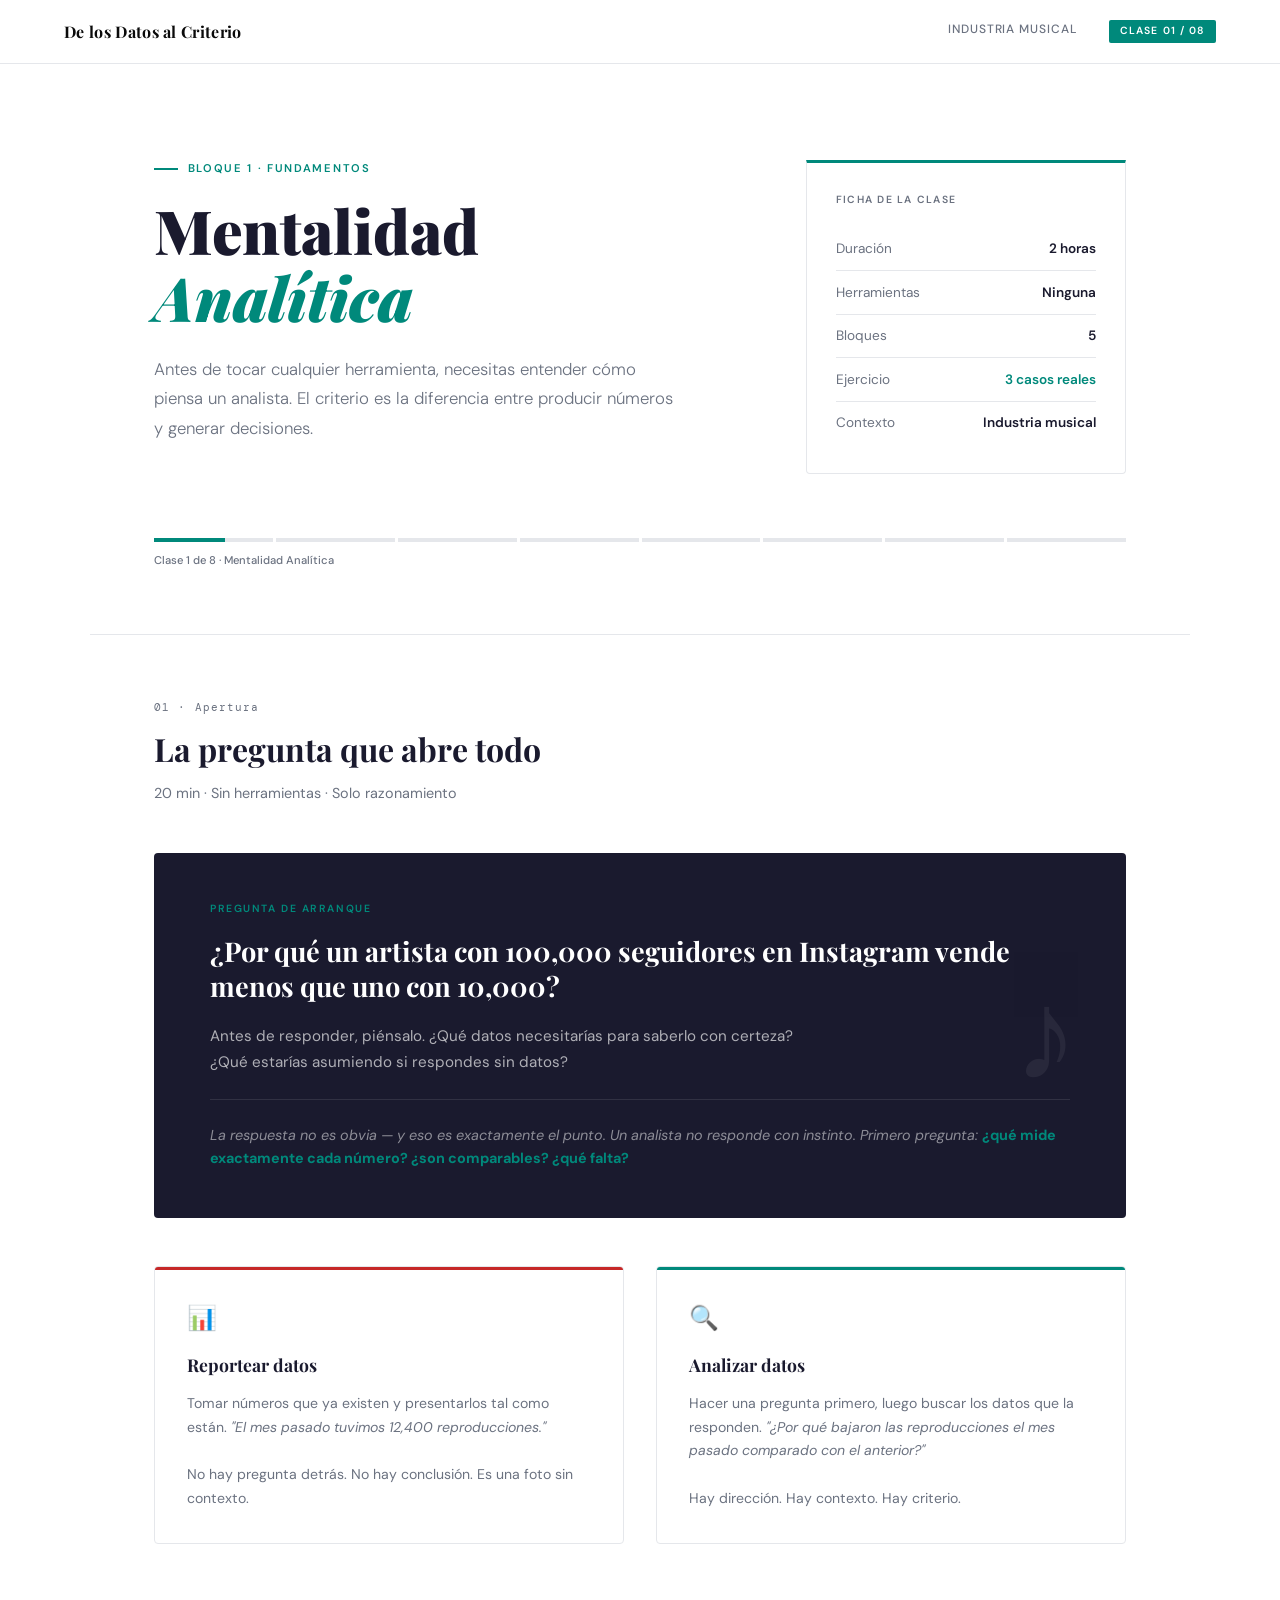
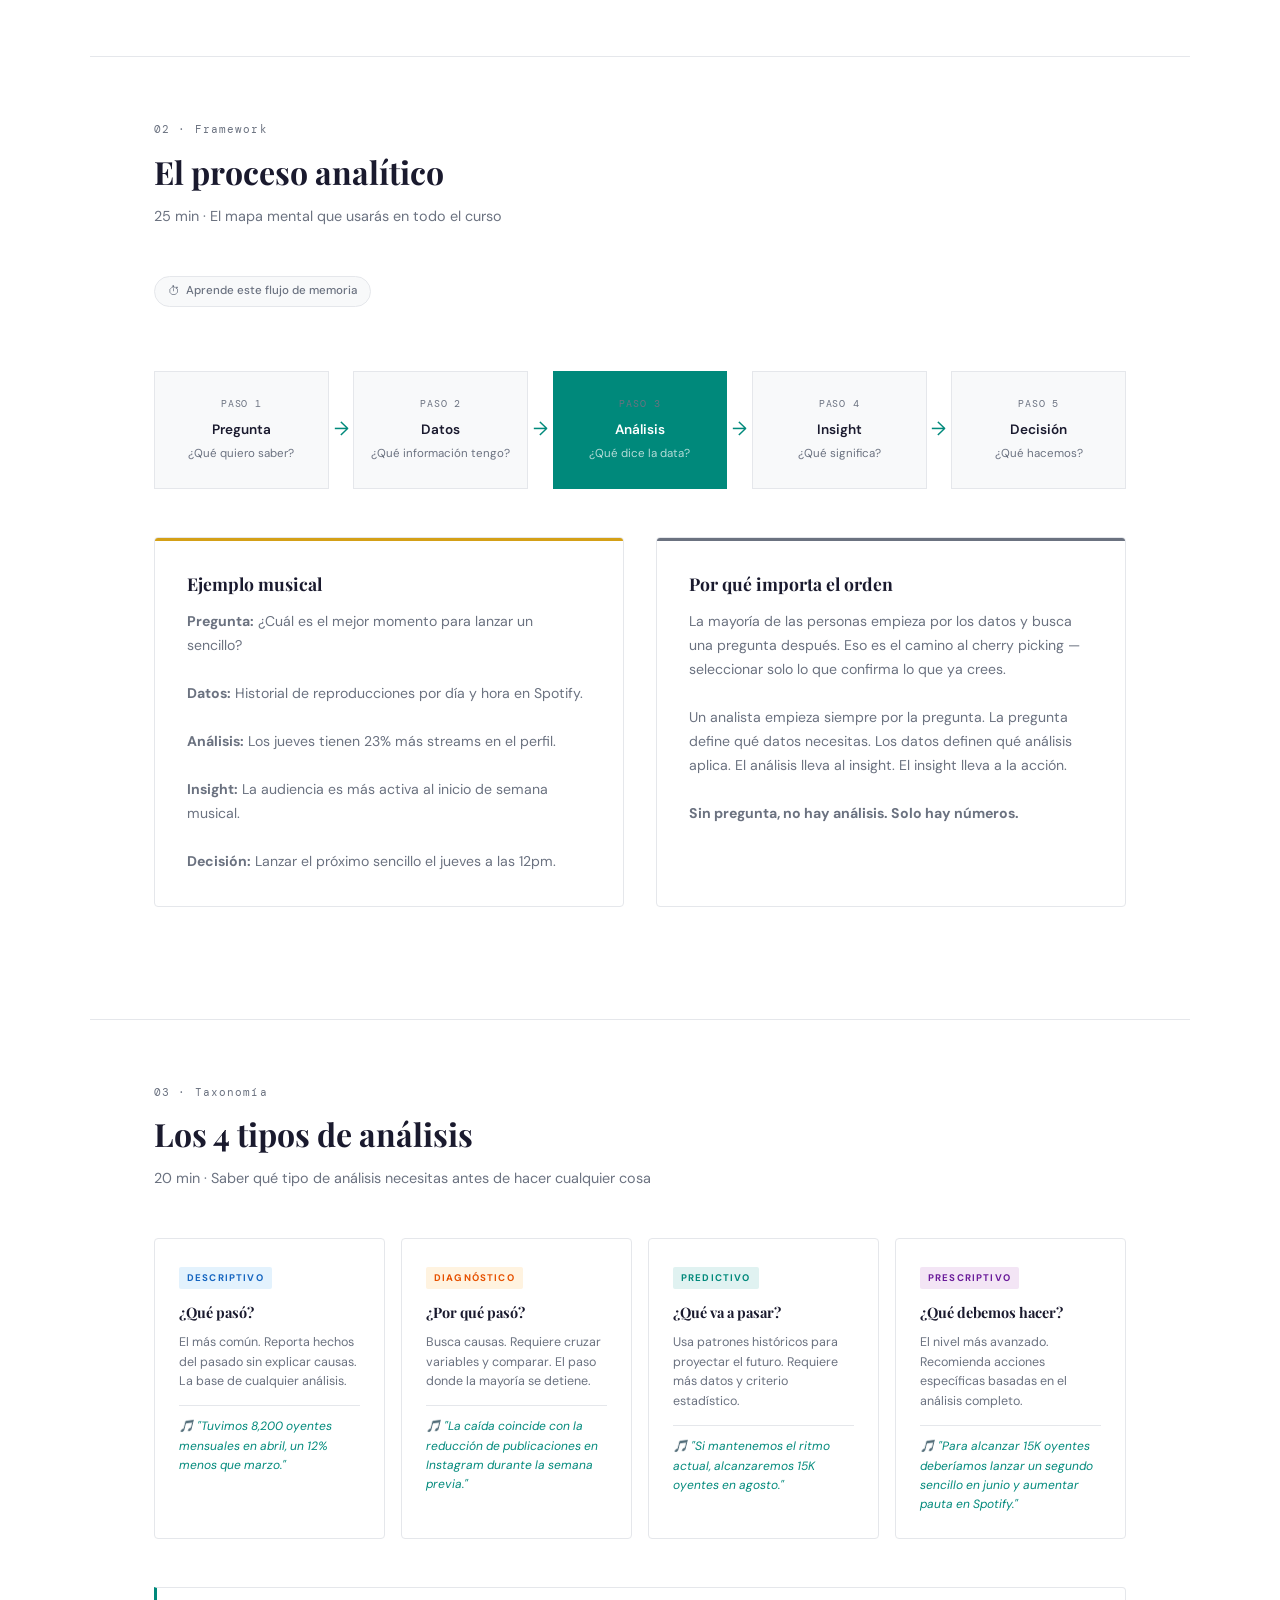
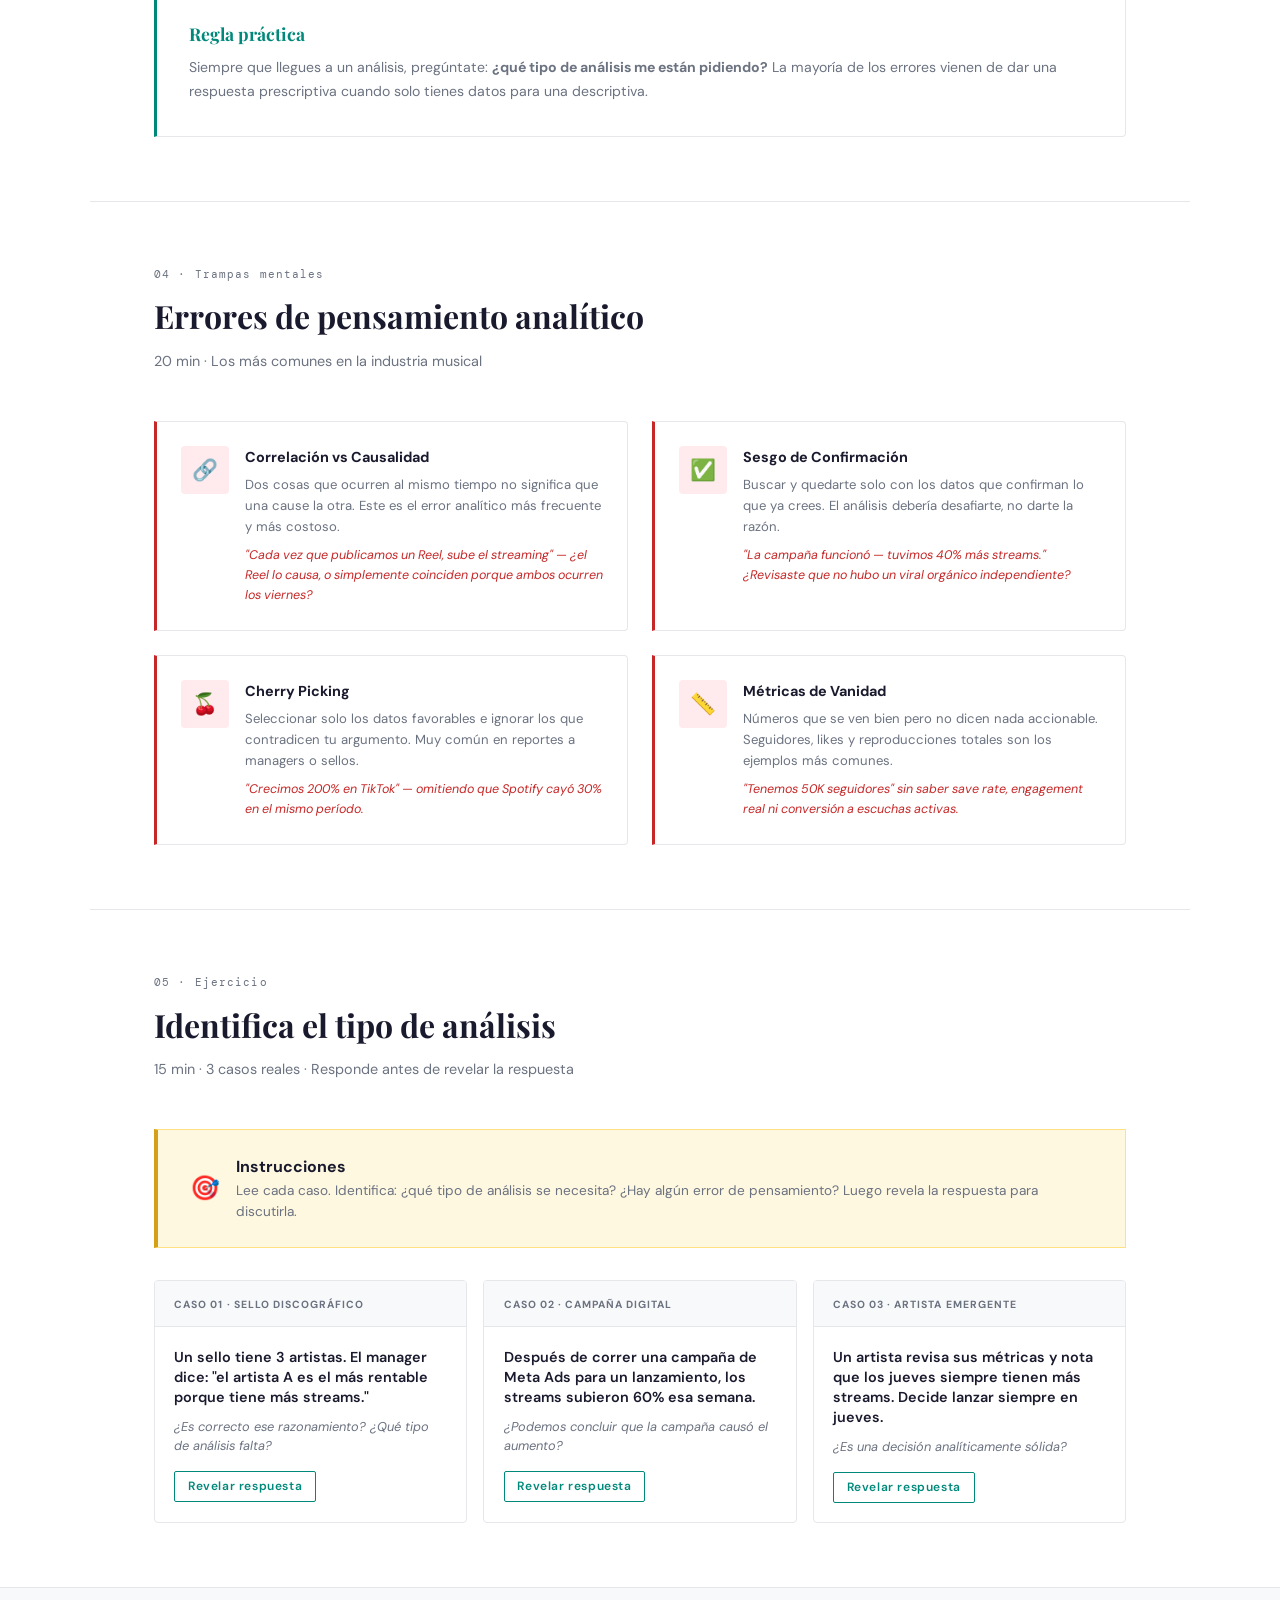
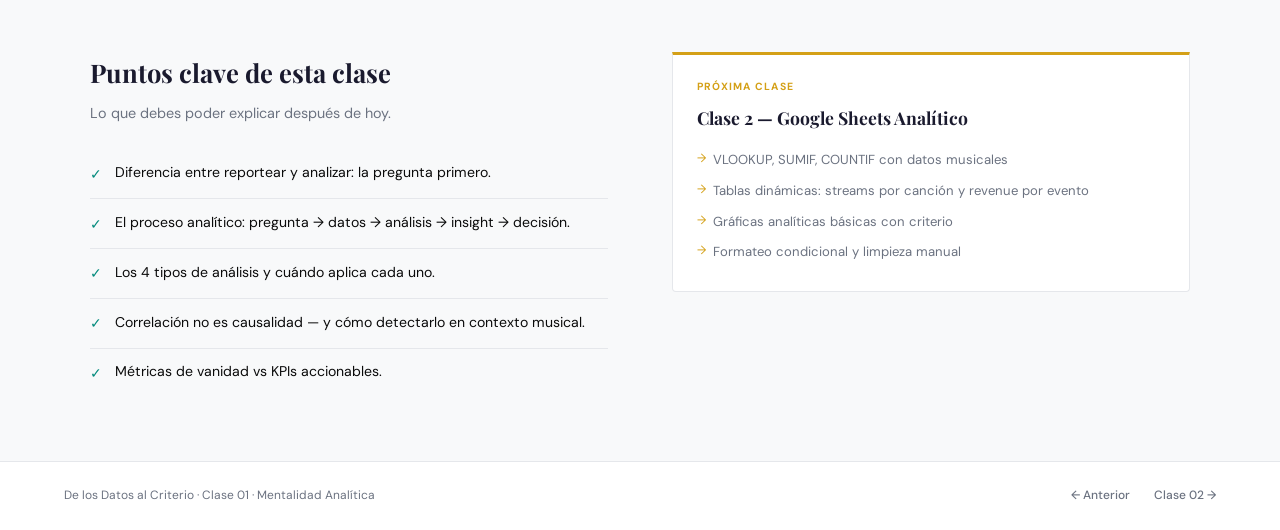
==== clases/clase1_mentalidad_analitica.html @ eb1a8cda "Add today's class: pipeline SQL en MySQL + sidebar de navegación - track_catalog / stream_log: vista" ====
<!DOCTYPE html>
<html lang="es">
<head>
<meta charset="UTF-8">
<meta name="color-scheme" content="light">
<meta name="viewport" content="width=device-width, initial-scale=1.0">
<title>Clase 1 — Mentalidad Analítica</title>
<link href="https://fonts.googleapis.com/css2?family=Playfair+Display:ital,wght@0,400;0,700;0,900;1,400&family=DM+Sans:wght@300;400;500;600&family=DM+Mono:wght@400;500&display=swap" rel="stylesheet">
<style>
  :root {
    color-scheme: light;
    --black: #0a0a0a;
    --ink: #1a1a2e;
    --teal: #00897B;
    --teal-light: #e0f2f1;
    --gold: #D4A017;
    --gold-light: #FFF8E1;
    --red: #C62828;
    --gray: #6B7280;
    --light: #F8F9FA;
    --border: #E5E7EB;
    --white: #ffffff;
  }

  * { margin: 0; padding: 0; box-sizing: border-box; }

  body {
    font-family: 'DM Sans', sans-serif;
    background: var(--white);
    color: var(--black);
    line-height: 1.6;
  }

  /* ── HEADER ── */
  .header {
    border-bottom: 1px solid var(--border);
    padding: 0 4rem;
    display: flex;
    align-items: center;
    justify-content: space-between;
    height: 64px;
    position: sticky;
    top: 0;
    background: white;
    z-index: 100;
  }
  .header-logo {
    font-family: 'Playfair Display', serif;
    font-size: 1rem;
    font-weight: 700;
    letter-spacing: 0.02em;
  }
  .header-meta {
    display: flex;
    gap: 2rem;
    font-size: 0.75rem;
    color: var(--gray);
    font-weight: 500;
    letter-spacing: 0.08em;
    text-transform: uppercase;
  }
  .header-badge {
    background: var(--teal);
    color: white;
    padding: 0.2rem 0.7rem;
    border-radius: 2px;
    font-size: 0.65rem;
    font-weight: 600;
    letter-spacing: 0.1em;
  }

  /* ── HERO ── */
  .hero {
    padding: 6rem 4rem 4rem;
    max-width: 1100px;
    margin: 0 auto;
    display: grid;
    grid-template-columns: 1fr 320px;
    gap: 4rem;
    align-items: start;
  }
  .hero-eyebrow {
    font-size: 0.7rem;
    font-weight: 600;
    letter-spacing: 0.15em;
    text-transform: uppercase;
    color: var(--teal);
    margin-bottom: 1.2rem;
    display: flex;
    align-items: center;
    gap: 0.6rem;
  }
  .hero-eyebrow::before {
    content: '';
    display: inline-block;
    width: 24px;
    height: 2px;
    background: var(--teal);
  }
  .hero h1 {
    font-family: 'Playfair Display', serif;
    font-size: 3.8rem;
    line-height: 1.1;
    font-weight: 900;
    color: var(--ink);
    margin-bottom: 1.5rem;
  }
  .hero h1 em {
    font-style: italic;
    color: var(--teal);
  }
  .hero-desc {
    font-size: 1.05rem;
    color: var(--gray);
    max-width: 520px;
    line-height: 1.75;
    font-weight: 300;
  }
  .hero-sidebar {
    border: 1px solid var(--border);
    border-top: 3px solid var(--teal);
    padding: 1.8rem;
    border-radius: 0 0 4px 4px;
  }
  .sidebar-title {
    font-size: 0.65rem;
    font-weight: 600;
    letter-spacing: 0.12em;
    text-transform: uppercase;
    color: var(--gray);
    margin-bottom: 1.2rem;
  }
  .sidebar-item {
    display: flex;
    justify-content: space-between;
    align-items: center;
    padding: 0.65rem 0;
    border-bottom: 1px solid var(--border);
    font-size: 0.85rem;
  }
  .sidebar-item:last-child { border-bottom: none; }
  .sidebar-label { color: var(--gray); font-weight: 400; }
  .sidebar-value { font-weight: 600; color: var(--ink); }
  .sidebar-value.teal { color: var(--teal); }

  /* ── PROGRESS BAR ── */
  .progress-section {
    max-width: 1100px;
    margin: 0 auto;
    padding: 0 4rem 4rem;
  }
  .progress-track {
    display: flex;
    gap: 0;
    margin-bottom: 0.6rem;
  }
  .progress-step {
    flex: 1;
    height: 4px;
    background: var(--border);
    position: relative;
  }
  .progress-step.active { background: var(--teal); }
  .progress-step.current {
    background: linear-gradient(90deg, var(--teal) 60%, var(--border) 60%);
  }
  .progress-step + .progress-step { margin-left: 3px; }
  .progress-label {
    font-size: 0.7rem;
    color: var(--gray);
    font-weight: 500;
  }

  /* ── SECTION ── */
  section {
    max-width: 1100px;
    margin: 0 auto;
    padding: 4rem 4rem;
    border-top: 1px solid var(--border);
  }
  .section-number {
    font-family: 'DM Mono', monospace;
    font-size: 0.7rem;
    color: var(--gray);
    letter-spacing: 0.1em;
    margin-bottom: 0.4rem;
  }
  .section-title {
    font-family: 'Playfair Display', serif;
    font-size: 2rem;
    font-weight: 700;
    color: var(--ink);
    margin-bottom: 0.5rem;
  }
  .section-subtitle {
    font-size: 0.9rem;
    color: var(--gray);
    margin-bottom: 3rem;
    font-weight: 400;
  }

  /* ── PREGUNTA GANCHO ── */
  .hook-box {
    background: var(--ink);
    color: white;
    padding: 3rem 3.5rem;
    border-radius: 4px;
    margin-bottom: 3rem;
    position: relative;
    overflow: hidden;
  }
  .hook-box::before {
    content: '♪';
    position: absolute;
    right: 3rem;
    top: 50%;
    transform: translateY(-50%);
    font-size: 8rem;
    opacity: 0.06;
    line-height: 1;
  }
  .hook-label {
    font-size: 0.65rem;
    font-weight: 600;
    letter-spacing: 0.15em;
    text-transform: uppercase;
    color: var(--teal);
    margin-bottom: 1rem;
  }
  .hook-box h3 {
    font-family: 'Playfair Display', serif;
    font-size: 1.7rem;
    font-weight: 700;
    line-height: 1.3;
    margin-bottom: 1.2rem;
  }
  .hook-box p {
    font-size: 0.95rem;
    color: rgba(255,255,255,0.65);
    max-width: 600px;
    line-height: 1.7;
  }
  .hook-answer {
    margin-top: 1.5rem;
    padding-top: 1.5rem;
    border-top: 1px solid rgba(255,255,255,0.1);
    font-size: 0.9rem;
    color: rgba(255,255,255,0.5);
    font-style: italic;
  }
  .hook-answer strong { color: var(--teal); font-style: normal; }

  /* ── TWO COL ── */
  .two-col {
    display: grid;
    grid-template-columns: 1fr 1fr;
    gap: 2rem;
    margin-bottom: 3rem;
  }
  .card {
    border: 1px solid var(--border);
    padding: 2rem;
    border-radius: 4px;
    position: relative;
  }
  .card-accent {
    position: absolute;
    top: 0; left: 0;
    width: 100%; height: 3px;
    border-radius: 4px 4px 0 0;
  }
  .card h4 {
    font-family: 'Playfair Display', serif;
    font-size: 1.1rem;
    font-weight: 700;
    margin-bottom: 0.8rem;
    color: var(--ink);
  }
  .card p {
    font-size: 0.88rem;
    color: var(--gray);
    line-height: 1.7;
  }
  .card-icon {
    font-size: 1.5rem;
    margin-bottom: 0.8rem;
  }

  /* ── PROCESO ANALÍTICO ── */
  .process-flow {
    display: flex;
    align-items: center;
    gap: 0;
    margin: 2rem 0 3rem;
    overflow-x: auto;
  }
  .process-step {
    flex: 1;
    min-width: 120px;
    text-align: center;
    padding: 1.5rem 1rem;
    background: var(--light);
    border: 1px solid var(--border);
    position: relative;
  }
  .process-step.highlight {
    background: var(--teal);
    color: white;
    border-color: var(--teal);
  }
  .process-step.highlight .ps-label { color: rgba(255,255,255,0.7); }
  .process-step.highlight .ps-title { color: white; }
  .ps-num {
    font-family: 'DM Mono', monospace;
    font-size: 0.65rem;
    color: var(--gray);
    margin-bottom: 0.4rem;
    letter-spacing: 0.08em;
  }
  .ps-title {
    font-weight: 600;
    font-size: 0.85rem;
    color: var(--ink);
    margin-bottom: 0.3rem;
  }
  .ps-label {
    font-size: 0.72rem;
    color: var(--gray);
  }
  .process-arrow {
    color: var(--teal);
    font-size: 1.2rem;
    padding: 0 0.3rem;
    flex-shrink: 0;
  }

  /* ── TIPOS DE ANÁLISIS ── */
  .analysis-grid {
    display: grid;
    grid-template-columns: repeat(4, 1fr);
    gap: 1rem;
    margin-bottom: 3rem;
  }
  .analysis-card {
    padding: 1.5rem;
    border: 1px solid var(--border);
    border-radius: 4px;
    position: relative;
    transition: box-shadow 0.2s;
  }
  .analysis-card:hover { box-shadow: 0 4px 20px rgba(0,0,0,0.07); }
  .ac-type {
    font-size: 0.6rem;
    font-weight: 700;
    letter-spacing: 0.12em;
    text-transform: uppercase;
    margin-bottom: 0.8rem;
    padding: 0.2rem 0.5rem;
    border-radius: 2px;
    display: inline-block;
  }
  .ac-type.desc { background: #E3F2FD; color: #1565C0; }
  .ac-type.diag { background: #FFF3E0; color: #E65100; }
  .ac-type.pred { background: var(--teal-light); color: var(--teal); }
  .ac-type.pres { background: #F3E5F5; color: #6A1B9A; }
  .ac-question {
    font-weight: 700;
    font-size: 0.9rem;
    color: var(--ink);
    margin-bottom: 0.5rem;
    font-family: 'Playfair Display', serif;
  }
  .ac-example {
    font-size: 0.78rem;
    color: var(--gray);
    line-height: 1.6;
    margin-bottom: 0.8rem;
  }
  .ac-music {
    font-size: 0.75rem;
    color: var(--teal);
    font-style: italic;
    padding-top: 0.7rem;
    border-top: 1px solid var(--border);
  }

  /* ── ERRORES ── */
  .error-list {
    display: grid;
    grid-template-columns: 1fr 1fr;
    gap: 1.5rem;
  }
  .error-card {
    display: grid;
    grid-template-columns: 48px 1fr;
    gap: 1rem;
    padding: 1.5rem;
    border: 1px solid var(--border);
    border-left: 3px solid var(--red);
    border-radius: 0 4px 4px 0;
    align-items: start;
  }
  .error-icon {
    width: 48px;
    height: 48px;
    background: #FFEBEE;
    border-radius: 4px;
    display: flex;
    align-items: center;
    justify-content: center;
    font-size: 1.3rem;
  }
  .error-title {
    font-weight: 700;
    font-size: 0.9rem;
    color: var(--ink);
    margin-bottom: 0.3rem;
  }
  .error-desc {
    font-size: 0.82rem;
    color: var(--gray);
    line-height: 1.6;
    margin-bottom: 0.6rem;
  }
  .error-music {
    font-size: 0.78rem;
    color: var(--red);
    font-style: italic;
  }

  /* ── PRÁCTICA ── */
  .practice-header {
    background: var(--gold-light);
    border: 1px solid #FFE082;
    border-left: 4px solid var(--gold);
    padding: 1.5rem 2rem;
    margin-bottom: 2rem;
    display: flex;
    align-items: center;
    gap: 1rem;
  }
  .practice-header .ph-icon { font-size: 1.5rem; }
  .practice-header h4 { font-weight: 700; font-size: 1rem; color: var(--ink); }
  .practice-header p { font-size: 0.85rem; color: var(--gray); }
  .case-grid {
    display: grid;
    grid-template-columns: repeat(3, 1fr);
    gap: 1rem;
  }
  .case-card {
    border: 1px solid var(--border);
    border-radius: 4px;
    overflow: hidden;
    transition: box-shadow 0.2s;
    cursor: pointer;
  }
  .case-card:hover { box-shadow: 0 4px 20px rgba(0,0,0,0.08); }
  .case-header {
    background: var(--light);
    padding: 1rem 1.2rem 0.8rem;
    border-bottom: 1px solid var(--border);
    font-size: 0.65rem;
    font-weight: 700;
    letter-spacing: 0.1em;
    text-transform: uppercase;
    color: var(--gray);
  }
  .case-body {
    padding: 1.2rem;
  }
  .case-scenario {
    font-size: 0.9rem;
    font-weight: 600;
    color: var(--ink);
    margin-bottom: 0.6rem;
    line-height: 1.4;
  }
  .case-question {
    font-size: 0.8rem;
    color: var(--gray);
    margin-bottom: 1rem;
    line-height: 1.5;
    font-style: italic;
  }
  .answer-reveal {
    background: none;
    border: 1px solid var(--teal);
    color: var(--teal);
    padding: 0.4rem 0.8rem;
    font-size: 0.75rem;
    font-weight: 600;
    cursor: pointer;
    border-radius: 2px;
    letter-spacing: 0.05em;
    transition: all 0.15s;
    font-family: 'DM Sans', sans-serif;
  }
  .answer-reveal:hover {
    background: var(--teal);
    color: white;
  }
  .answer-text {
    display: none;
    margin-top: 1rem;
    padding: 0.8rem;
    background: var(--teal-light);
    border-radius: 3px;
    font-size: 0.8rem;
    color: var(--ink);
    line-height: 1.6;
  }
  .answer-text strong { color: var(--teal); }

  /* ── CIERRE ── */
  .closing {
    background: var(--light);
    border-top: 1px solid var(--border);
    padding: 4rem;
    max-width: 100%;
  }
  .closing-inner {
    max-width: 1100px;
    margin: 0 auto;
    display: grid;
    grid-template-columns: 1fr 1fr;
    gap: 4rem;
    align-items: start;
  }
  .closing h3 {
    font-family: 'Playfair Display', serif;
    font-size: 1.6rem;
    font-weight: 700;
    color: var(--ink);
    margin-bottom: 0.5rem;
  }
  .closing p {
    font-size: 0.9rem;
    color: var(--gray);
    line-height: 1.7;
    margin-bottom: 1.5rem;
  }
  .next-class {
    border: 1px solid var(--border);
    border-top: 3px solid var(--gold);
    padding: 1.5rem;
    background: white;
    border-radius: 0 0 4px 4px;
  }
  .nc-label {
    font-size: 0.65rem;
    font-weight: 700;
    letter-spacing: 0.12em;
    text-transform: uppercase;
    color: var(--gold);
    margin-bottom: 0.5rem;
  }
  .nc-title {
    font-family: 'Playfair Display', serif;
    font-size: 1.1rem;
    font-weight: 700;
    color: var(--ink);
    margin-bottom: 0.8rem;
  }
  .nc-items {
    list-style: none;
    font-size: 0.82rem;
    color: var(--gray);
  }
  .nc-items li {
    padding: 0.3rem 0;
    padding-left: 1rem;
    position: relative;
  }
  .nc-items li::before {
    content: '→';
    position: absolute;
    left: 0;
    color: var(--gold);
    font-size: 0.75rem;
  }
  .key-takeaways {
    list-style: none;
  }
  .key-takeaways li {
    display: flex;
    gap: 0.8rem;
    padding: 0.8rem 0;
    border-bottom: 1px solid var(--border);
    font-size: 0.88rem;
    align-items: flex-start;
    line-height: 1.5;
  }
  .key-takeaways li:last-child { border-bottom: none; }
  .kt-check {
    color: var(--teal);
    font-size: 0.9rem;
    margin-top: 0.1rem;
    flex-shrink: 0;
  }

  /* ── FOOTER ── */
  footer {
    border-top: 1px solid var(--border);
    padding: 1.5rem 4rem;
    display: flex;
    justify-content: space-between;
    align-items: center;
  }
  footer span {
    font-size: 0.75rem;
    color: var(--gray);
    font-weight: 400;
  }
  .footer-nav {
    display: flex;
    gap: 1.5rem;
  }
  .footer-nav a {
    font-size: 0.75rem;
    color: var(--gray);
    text-decoration: none;
    font-weight: 500;
  }
  .footer-nav a:hover { color: var(--teal); }

  /* ── DIVIDER ── */
  .time-pill {
    display: inline-flex;
    align-items: center;
    gap: 0.4rem;
    background: var(--light);
    border: 1px solid var(--border);
    padding: 0.3rem 0.8rem;
    border-radius: 20px;
    font-size: 0.72rem;
    color: var(--gray);
    font-weight: 500;
    margin-bottom: 2rem;
  }
  .time-pill::before { content: '⏱'; font-size: 0.75rem; }

  @media (max-width: 768px) {
    .hero, .two-col, .analysis-grid, .case-grid,
    .error-list, .closing-inner { grid-template-columns: 1fr; }
    .header, section, footer, .progress-section, .closing { padding-left: 1.5rem; padding-right: 1.5rem; }
    .hero { padding: 3rem 1.5rem 2rem; }
    .hero h1 { font-size: 2.4rem; }
    .process-flow { flex-wrap: wrap; }
  }

  @media (prefers-color-scheme: dark) {
    html, body { background-color: #ffffff !important; color: #0a0a0a !important; }
    .header { background: #ffffff !important; border-bottom-color: #E5E7EB !important; }
    section, footer, .hero, .progress-section,
    .closing, .hook-box, .card, .sim-container,
    .formula-card, .insight-box, .next-class,
    .hero-sidebar, .practice-header, .case-card,
    .error-card, .analysis-card, .process-step { background-color: #ffffff !important; color: inherit !important; }
  }
</style>
</head>
<body>

<!-- HEADER -->
<header class="header">
  <div class="header-logo">De los Datos al Criterio</div>
  <div class="header-meta">
    <span>Industria Musical</span>
    <span class="header-badge">Clase 01 / 08</span>
  </div>
</header>

<!-- HERO -->
<div class="hero">
  <div>
    <div class="hero-eyebrow">Bloque 1 · Fundamentos</div>
    <h1>Mentalidad<br><em>Analítica</em></h1>
    <p class="hero-desc">
      Antes de tocar cualquier herramienta, necesitas entender cómo piensa un analista.
      El criterio es la diferencia entre producir números y generar decisiones.
    </p>
  </div>
  <div class="hero-sidebar">
    <div class="sidebar-title">Ficha de la clase</div>
    <div class="sidebar-item">
      <span class="sidebar-label">Duración</span>
      <span class="sidebar-value">2 horas</span>
    </div>
    <div class="sidebar-item">
      <span class="sidebar-label">Herramientas</span>
      <span class="sidebar-value">Ninguna</span>
    </div>
    <div class="sidebar-item">
      <span class="sidebar-label">Bloques</span>
      <span class="sidebar-value">5</span>
    </div>
    <div class="sidebar-item">
      <span class="sidebar-label">Ejercicio</span>
      <span class="sidebar-value teal">3 casos reales</span>
    </div>
    <div class="sidebar-item">
      <span class="sidebar-label">Contexto</span>
      <span class="sidebar-value">Industria musical</span>
    </div>
  </div>
</div>

<!-- PROGRESS -->
<div class="progress-section">
  <div class="progress-track">
    <div class="progress-step current"></div>
    <div class="progress-step"></div>
    <div class="progress-step"></div>
    <div class="progress-step"></div>
    <div class="progress-step"></div>
    <div class="progress-step"></div>
    <div class="progress-step"></div>
    <div class="progress-step"></div>
  </div>
  <div class="progress-label">Clase 1 de 8 · Mentalidad Analítica</div>
</div>

<!-- BLOQUE 1 — GANCHO -->
<section>
  <div class="section-number">01 · Apertura</div>
  <div class="section-title">La pregunta que abre todo</div>
  <div class="section-subtitle">20 min · Sin herramientas · Solo razonamiento</div>

  <div class="hook-box">
    <div class="hook-label">Pregunta de arranque</div>
    <h3>¿Por qué un artista con 100,000 seguidores en Instagram vende menos que uno con 10,000?</h3>
    <p>Antes de responder, piénsalo. ¿Qué datos necesitarías para saberlo con certeza? ¿Qué estarías asumiendo si respondes sin datos?</p>
    <div class="hook-answer">
      La respuesta no es obvia — y eso es exactamente el punto. Un analista no responde con instinto. Primero pregunta: <strong>¿qué mide exactamente cada número? ¿son comparables? ¿qué falta?</strong>
    </div>
  </div>

  <div class="two-col">
    <div class="card">
      <div class="card-accent" style="background: var(--red);"></div>
      <div class="card-icon">📊</div>
      <h4>Reportear datos</h4>
      <p>Tomar números que ya existen y presentarlos tal como están. <em>"El mes pasado tuvimos 12,400 reproducciones."</em><br><br>No hay pregunta detrás. No hay conclusión. Es una foto sin contexto.</p>
    </div>
    <div class="card">
      <div class="card-accent" style="background: var(--teal);"></div>
      <div class="card-icon">🔍</div>
      <h4>Analizar datos</h4>
      <p>Hacer una pregunta primero, luego buscar los datos que la responden. <em>"¿Por qué bajaron las reproducciones el mes pasado comparado con el anterior?"</em><br><br>Hay dirección. Hay contexto. Hay criterio.</p>
    </div>
  </div>
</section>

<!-- BLOQUE 2 — PROCESO -->
<section>
  <div class="section-number">02 · Framework</div>
  <div class="section-title">El proceso analítico</div>
  <div class="section-subtitle">25 min · El mapa mental que usarás en todo el curso</div>
  <div class="time-pill">Aprende este flujo de memoria</div>

  <div class="process-flow">
    <div class="process-step">
      <div class="ps-num">PASO 1</div>
      <div class="ps-title">Pregunta</div>
      <div class="ps-label">¿Qué quiero saber?</div>
    </div>
    <div class="process-arrow">→</div>
    <div class="process-step">
      <div class="ps-num">PASO 2</div>
      <div class="ps-title">Datos</div>
      <div class="ps-label">¿Qué información tengo?</div>
    </div>
    <div class="process-arrow">→</div>
    <div class="process-step highlight">
      <div class="ps-num">PASO 3</div>
      <div class="ps-title">Análisis</div>
      <div class="ps-label">¿Qué dice la data?</div>
    </div>
    <div class="process-arrow">→</div>
    <div class="process-step">
      <div class="ps-num">PASO 4</div>
      <div class="ps-title">Insight</div>
      <div class="ps-label">¿Qué significa?</div>
    </div>
    <div class="process-arrow">→</div>
    <div class="process-step">
      <div class="ps-num">PASO 5</div>
      <div class="ps-title">Decisión</div>
      <div class="ps-label">¿Qué hacemos?</div>
    </div>
  </div>

  <div class="two-col">
    <div class="card">
      <div class="card-accent" style="background: var(--gold);"></div>
      <h4>Ejemplo musical</h4>
      <p>
        <strong>Pregunta:</strong> ¿Cuál es el mejor momento para lanzar un sencillo?<br><br>
        <strong>Datos:</strong> Historial de reproducciones por día y hora en Spotify.<br><br>
        <strong>Análisis:</strong> Los jueves tienen 23% más streams en el perfil.<br><br>
        <strong>Insight:</strong> La audiencia es más activa al inicio de semana musical.<br><br>
        <strong>Decisión:</strong> Lanzar el próximo sencillo el jueves a las 12pm.
      </p>
    </div>
    <div class="card">
      <div class="card-accent" style="background: var(--gray);"></div>
      <h4>Por qué importa el orden</h4>
      <p>
        La mayoría de las personas empieza por los datos y busca una pregunta después. Eso es el camino al cherry picking — seleccionar solo lo que confirma lo que ya crees.<br><br>
        Un analista empieza siempre por la pregunta. La pregunta define qué datos necesitas. Los datos definen qué análisis aplica. El análisis lleva al insight. El insight lleva a la acción.<br><br>
        <strong>Sin pregunta, no hay análisis. Solo hay números.</strong>
      </p>
    </div>
  </div>
</section>

<!-- BLOQUE 3 — TIPOS -->
<section>
  <div class="section-number">03 · Taxonomía</div>
  <div class="section-title">Los 4 tipos de análisis</div>
  <div class="section-subtitle">20 min · Saber qué tipo de análisis necesitas antes de hacer cualquier cosa</div>

  <div class="analysis-grid">
    <div class="analysis-card">
      <span class="ac-type desc">Descriptivo</span>
      <div class="ac-question">¿Qué pasó?</div>
      <div class="ac-example">El más común. Reporta hechos del pasado sin explicar causas. La base de cualquier análisis.</div>
      <div class="ac-music">🎵 "Tuvimos 8,200 oyentes mensuales en abril, un 12% menos que marzo."</div>
    </div>
    <div class="analysis-card">
      <span class="ac-type diag">Diagnóstico</span>
      <div class="ac-question">¿Por qué pasó?</div>
      <div class="ac-example">Busca causas. Requiere cruzar variables y comparar. El paso donde la mayoría se detiene.</div>
      <div class="ac-music">🎵 "La caída coincide con la reducción de publicaciones en Instagram durante la semana previa."</div>
    </div>
    <div class="analysis-card">
      <span class="ac-type pred">Predictivo</span>
      <div class="ac-question">¿Qué va a pasar?</div>
      <div class="ac-example">Usa patrones históricos para proyectar el futuro. Requiere más datos y criterio estadístico.</div>
      <div class="ac-music">🎵 "Si mantenemos el ritmo actual, alcanzaremos 15K oyentes en agosto."</div>
    </div>
    <div class="analysis-card">
      <span class="ac-type pres">Prescriptivo</span>
      <div class="ac-question">¿Qué debemos hacer?</div>
      <div class="ac-example">El nivel más avanzado. Recomienda acciones específicas basadas en el análisis completo.</div>
      <div class="ac-music">🎵 "Para alcanzar 15K oyentes deberíamos lanzar un segundo sencillo en junio y aumentar pauta en Spotify."</div>
    </div>
  </div>

  <div class="card" style="border-left: 3px solid var(--teal); border-radius: 0 4px 4px 0;">
    <h4 style="color: var(--teal); margin-bottom: 0.5rem;">Regla práctica</h4>
    <p>Siempre que llegues a un análisis, pregúntate: <strong>¿qué tipo de análisis me están pidiendo?</strong> La mayoría de los errores vienen de dar una respuesta prescriptiva cuando solo tienes datos para una descriptiva.</p>
  </div>
</section>

<!-- BLOQUE 4 — ERRORES -->
<section>
  <div class="section-number">04 · Trampas mentales</div>
  <div class="section-title">Errores de pensamiento analítico</div>
  <div class="section-subtitle">20 min · Los más comunes en la industria musical</div>

  <div class="error-list">
    <div class="error-card">
      <div class="error-icon">🔗</div>
      <div>
        <div class="error-title">Correlación vs Causalidad</div>
        <div class="error-desc">Dos cosas que ocurren al mismo tiempo no significa que una cause la otra. Este es el error analítico más frecuente y más costoso.</div>
        <div class="error-music">"Cada vez que publicamos un Reel, sube el streaming" — ¿el Reel lo causa, o simplemente coinciden porque ambos ocurren los viernes?</div>
      </div>
    </div>
    <div class="error-card">
      <div class="error-icon">✅</div>
      <div>
        <div class="error-title">Sesgo de Confirmación</div>
        <div class="error-desc">Buscar y quedarte solo con los datos que confirman lo que ya crees. El análisis debería desafiarte, no darte la razón.</div>
        <div class="error-music">"La campaña funcionó — tuvimos 40% más streams." ¿Revisaste que no hubo un viral orgánico independiente?</div>
      </div>
    </div>
    <div class="error-card">
      <div class="error-icon">🍒</div>
      <div>
        <div class="error-title">Cherry Picking</div>
        <div class="error-desc">Seleccionar solo los datos favorables e ignorar los que contradicen tu argumento. Muy común en reportes a managers o sellos.</div>
        <div class="error-music">"Crecimos 200% en TikTok" — omitiendo que Spotify cayó 30% en el mismo período.</div>
      </div>
    </div>
    <div class="error-card">
      <div class="error-icon">📏</div>
      <div>
        <div class="error-title">Métricas de Vanidad</div>
        <div class="error-desc">Números que se ven bien pero no dicen nada accionable. Seguidores, likes y reproducciones totales son los ejemplos más comunes.</div>
        <div class="error-music">"Tenemos 50K seguidores" sin saber save rate, engagement real ni conversión a escuchas activas.</div>
      </div>
    </div>
  </div>
</section>

<!-- BLOQUE 5 — PRÁCTICA -->
<section>
  <div class="section-number">05 · Ejercicio</div>
  <div class="section-title">Identifica el tipo de análisis</div>
  <div class="section-subtitle">15 min · 3 casos reales · Responde antes de revelar la respuesta</div>

  <div class="practice-header">
    <div class="ph-icon">🎯</div>
    <div>
      <h4>Instrucciones</h4>
      <p>Lee cada caso. Identifica: ¿qué tipo de análisis se necesita? ¿Hay algún error de pensamiento? Luego revela la respuesta para discutirla.</p>
    </div>
  </div>

  <div class="case-grid">
    <div class="case-card">
      <div class="case-header">Caso 01 · Sello Discográfico</div>
      <div class="case-body">
        <div class="case-scenario">Un sello tiene 3 artistas. El manager dice: "el artista A es el más rentable porque tiene más streams."</div>
        <div class="case-question">¿Es correcto ese razonamiento? ¿Qué tipo de análisis falta?</div>
        <button class="answer-reveal" onclick="toggleAnswer(this)">Revelar respuesta</button>
        <div class="answer-text">
          <strong>Problema:</strong> Están usando un análisis descriptivo (streams) para tomar una decisión prescriptiva (quién es más rentable).<br><br>
          <strong>Lo que falta:</strong> Conocer los costos de producción, royalties pagados, inversión en campañas y revenue real por artista. Streams ≠ rentabilidad.<br><br>
          <strong>Error:</strong> Métrica de vanidad usada como KPI de negocio.
        </div>
      </div>
    </div>
    <div class="case-card">
      <div class="case-header">Caso 02 · Campaña Digital</div>
      <div class="case-body">
        <div class="case-scenario">Después de correr una campaña de Meta Ads para un lanzamiento, los streams subieron 60% esa semana.</div>
        <div class="case-question">¿Podemos concluir que la campaña causó el aumento?</div>
        <button class="answer-reveal" onclick="toggleAnswer(this)">Revelar respuesta</button>
        <div class="answer-text">
          <strong>No directamente.</strong> Para atribuir causalidad necesitas:<br><br>
          — Comparar con una semana similar sin campaña.<br>
          — Revisar si hubo cobertura orgánica, playlist adds o viral independiente.<br>
          — Ver si el aumento vino de los mercados donde corrió la pauta.<br><br>
          <strong>Error clásico:</strong> Confundir correlación temporal con causalidad.
        </div>
      </div>
    </div>
    <div class="case-card">
      <div class="case-header">Caso 03 · Artista Emergente</div>
      <div class="case-body">
        <div class="case-scenario">Un artista revisa sus métricas y nota que los jueves siempre tienen más streams. Decide lanzar siempre en jueves.</div>
        <div class="case-question">¿Es una decisión analíticamente sólida?</div>
        <button class="answer-reveal" onclick="toggleAnswer(this)">Revelar respuesta</button>
        <div class="answer-text">
          <strong>Parcialmente.</strong> El razonamiento es correcto en forma — usa datos históricos para tomar una decisión. Pero necesita:<br><br>
          — Verificar que el patrón es consistente (no solo 2-3 semanas).<br>
          — Confirmar que aplica a lanzamientos nuevos y no solo a catálogo existente.<br>
          — Considerar que Spotify editorialmente también prefiere los viernes.<br><br>
          <strong>Tipo de análisis:</strong> Prescriptivo basado en descriptivo. Bien estructurado, pero con supuestos que revisar.
        </div>
      </div>
    </div>
  </div>
</section>

<!-- CIERRE -->
<div class="closing">
  <div class="closing-inner">
    <div>
      <h3>Puntos clave de esta clase</h3>
      <p>Lo que debes poder explicar después de hoy.</p>
      <ul class="key-takeaways">
        <li><span class="kt-check">✓</span> Diferencia entre reportear y analizar: la pregunta primero.</li>
        <li><span class="kt-check">✓</span> El proceso analítico: pregunta → datos → análisis → insight → decisión.</li>
        <li><span class="kt-check">✓</span> Los 4 tipos de análisis y cuándo aplica cada uno.</li>
        <li><span class="kt-check">✓</span> Correlación no es causalidad — y cómo detectarlo en contexto musical.</li>
        <li><span class="kt-check">✓</span> Métricas de vanidad vs KPIs accionables.</li>
      </ul>
    </div>
    <div>
      <div class="next-class">
        <div class="nc-label">Próxima clase</div>
        <div class="nc-title">Clase 2 — Google Sheets Analítico</div>
        <ul class="nc-items">
          <li>VLOOKUP, SUMIF, COUNTIF con datos musicales</li>
          <li>Tablas dinámicas: streams por canción y revenue por evento</li>
          <li>Gráficas analíticas básicas con criterio</li>
          <li>Formateo condicional y limpieza manual</li>
        </ul>
      </div>
    </div>
  </div>
</div>

<!-- FOOTER -->
<footer>
  <span>De los Datos al Criterio · Clase 01 · Mentalidad Analítica</span>
  <nav class="footer-nav">
    <a href="#">← Anterior</a>
    <a href="#">Clase 02 →</a>
  </nav>
</footer>

<script>
  function toggleAnswer(btn) {
    const answer = btn.nextElementSibling;
    if (answer.style.display === 'block') {
      answer.style.display = 'none';
      btn.textContent = 'Revelar respuesta';
    } else {
      answer.style.display = 'block';
      btn.textContent = 'Ocultar respuesta';
      btn.style.background = 'var(--teal)';
      btn.style.color = 'white';
    }
  }
</script>

</body>
</html>
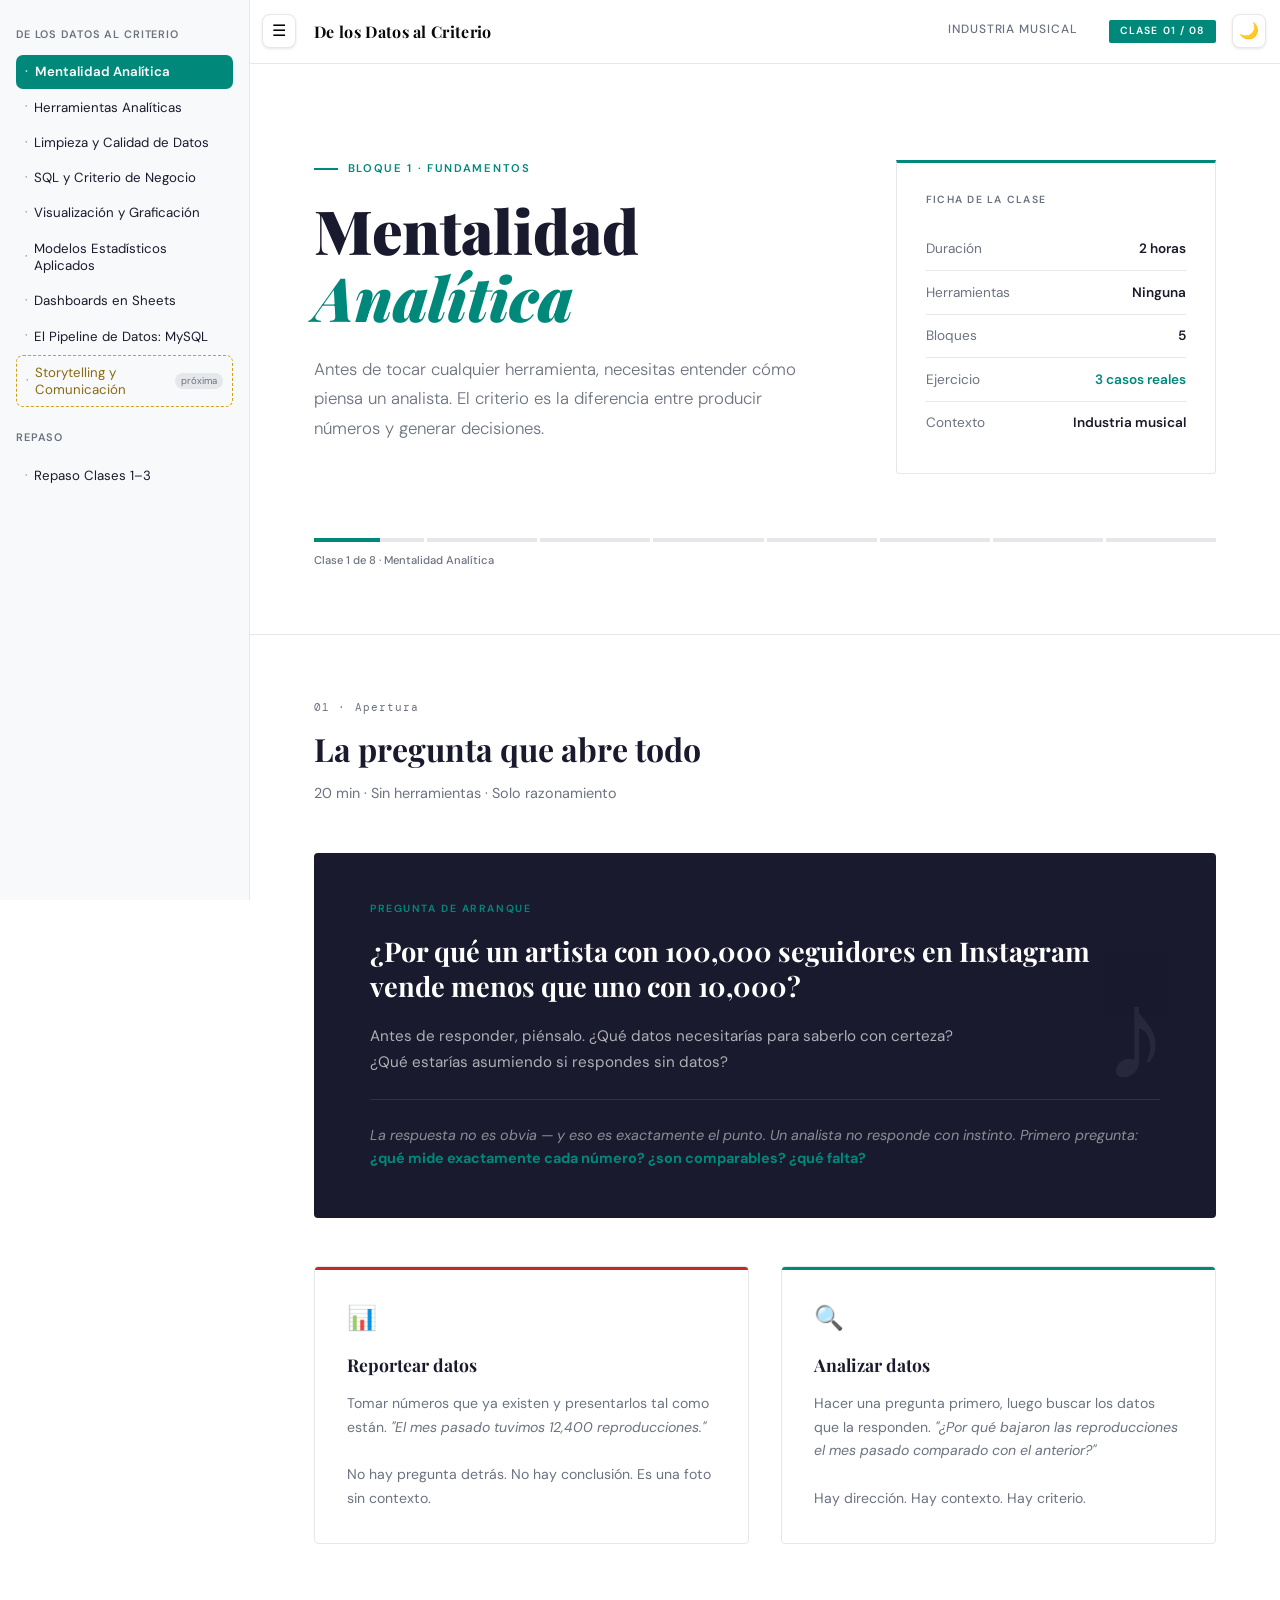
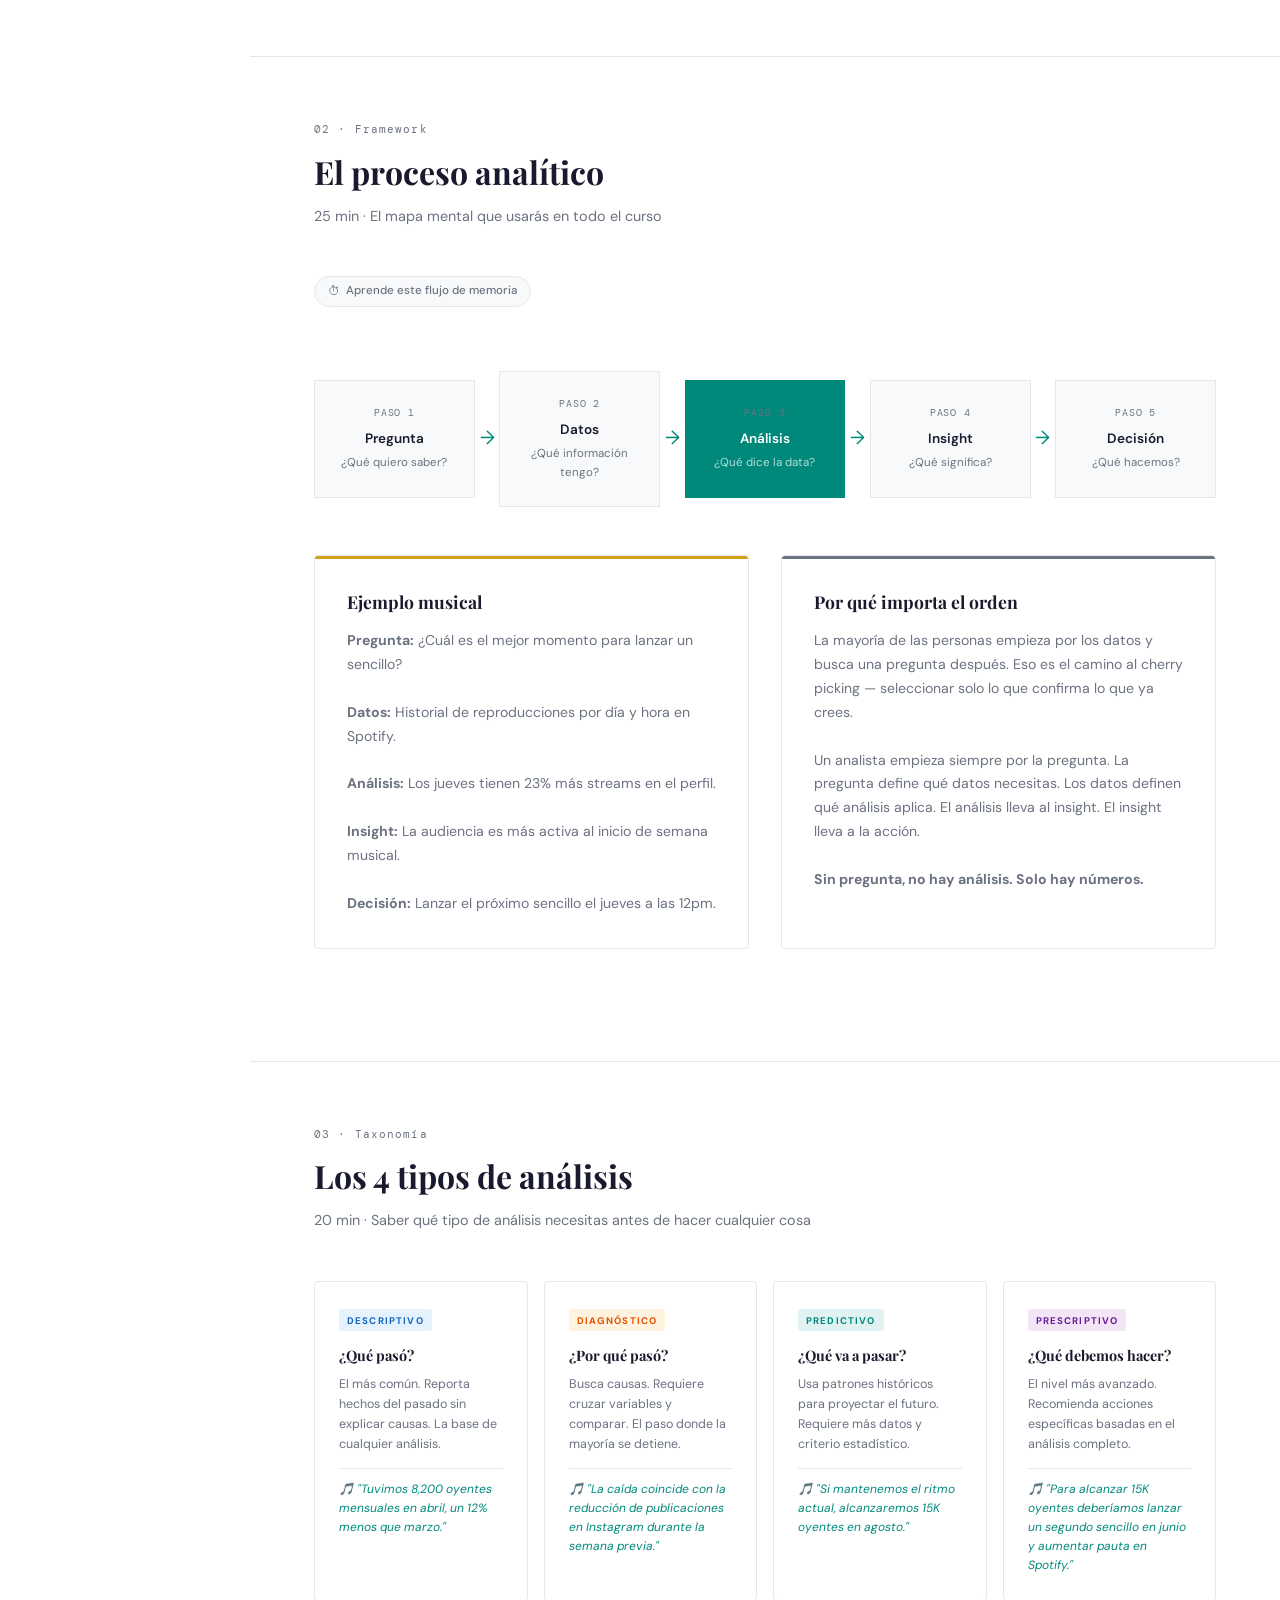
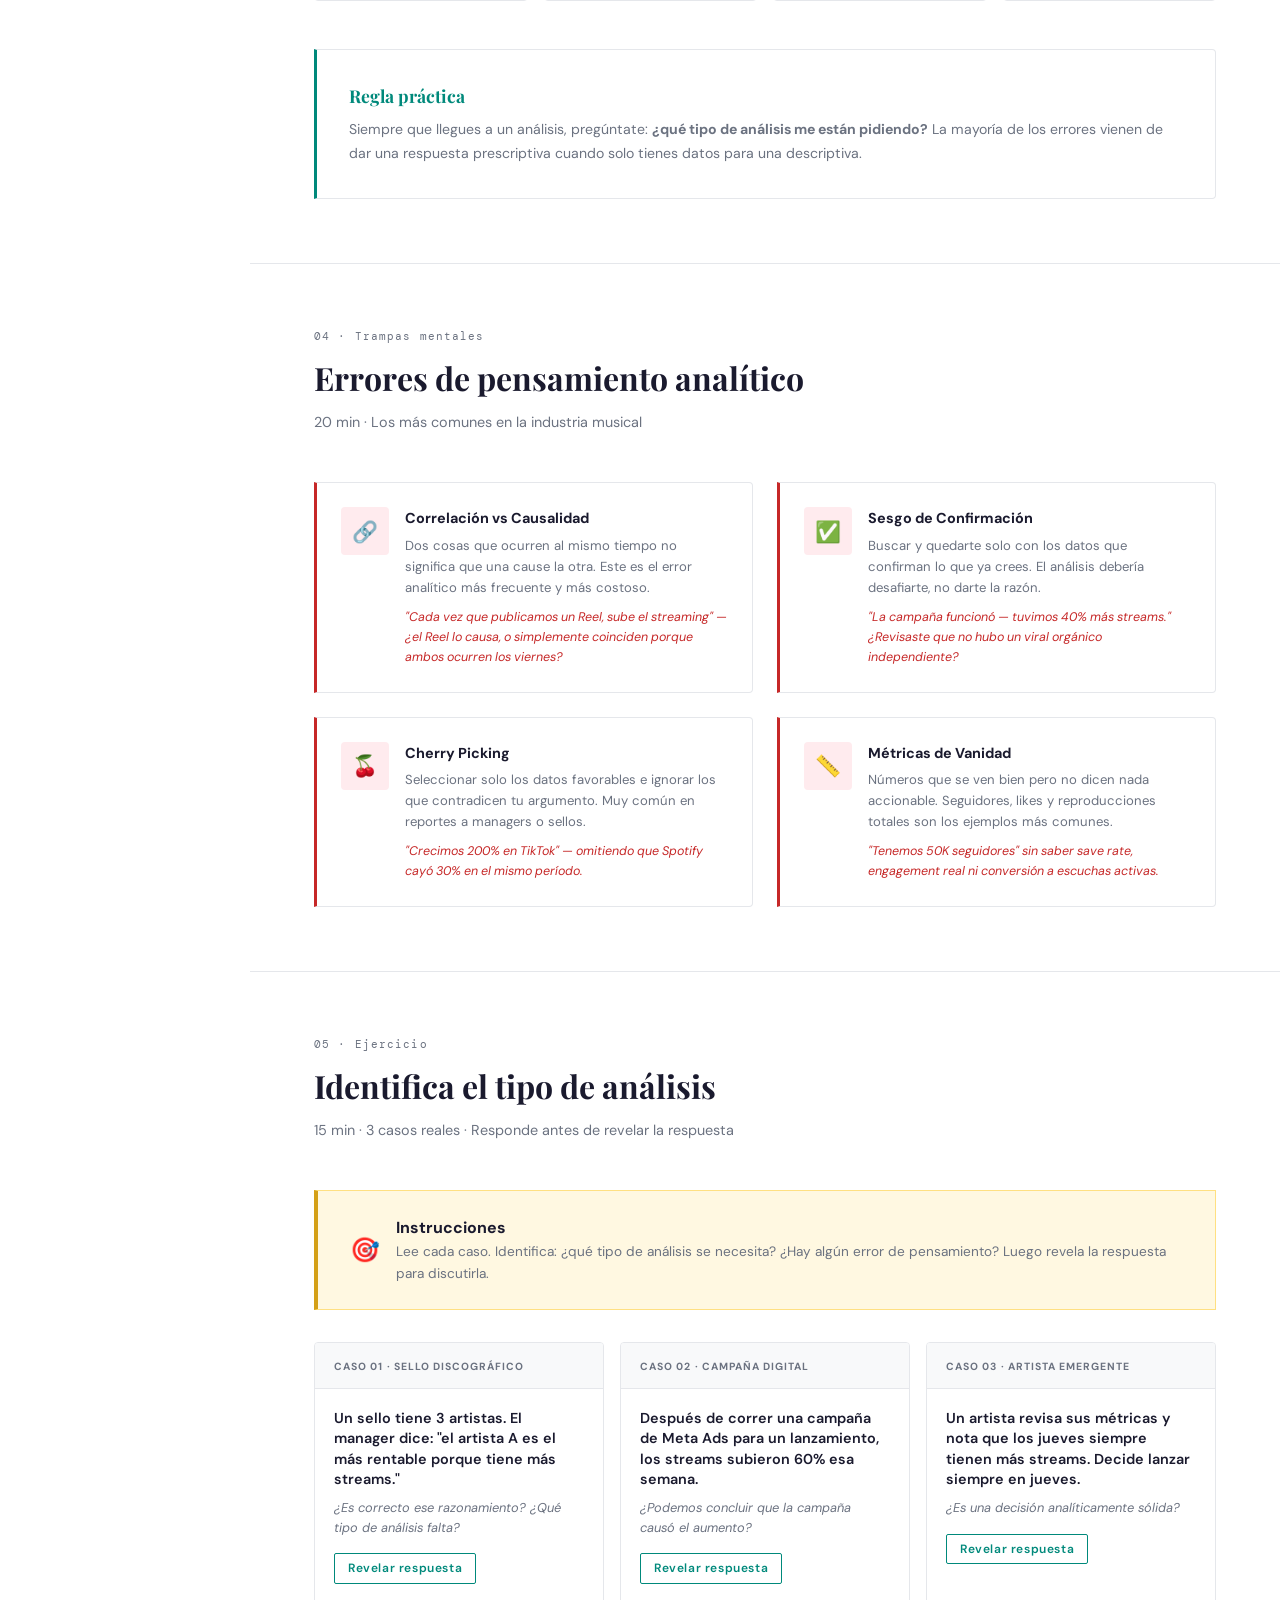
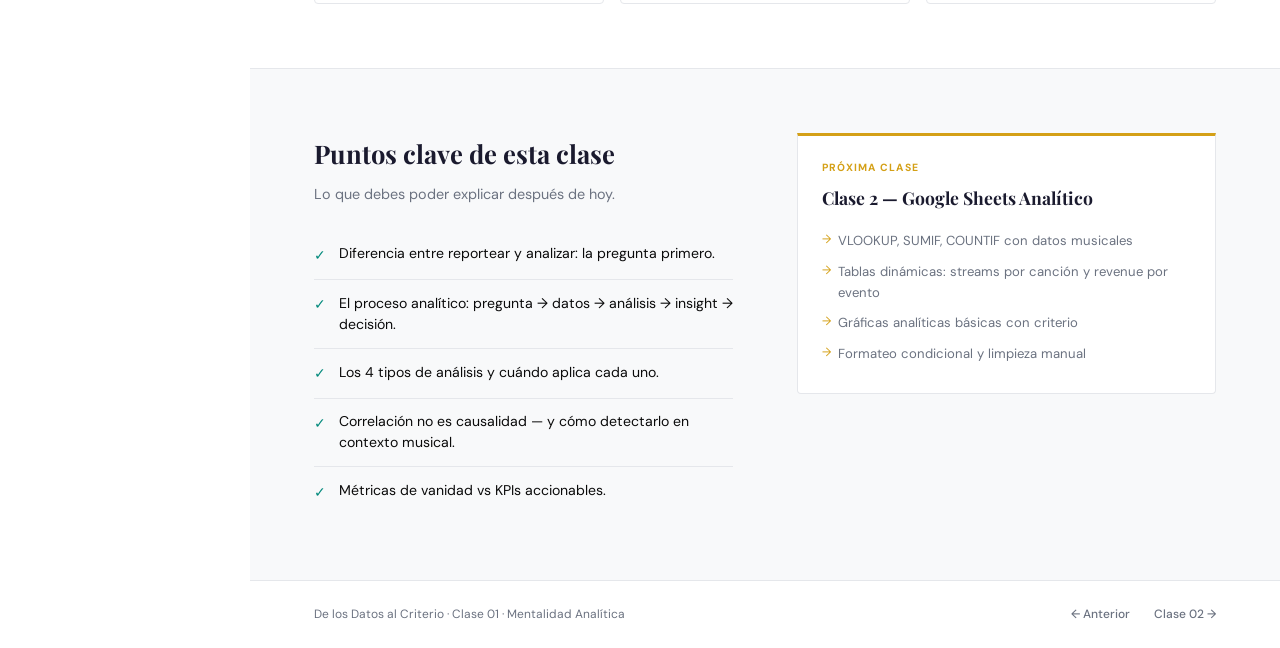
==== commit 28596df2: "Add shared sidebar chrome + dark mode across all clases - clases/shared-chrome.css + shared-chrome.j" ====
--- a/clases/clase1_mentalidad_analitica.html
+++ b/clases/clase1_mentalidad_analitica.html
@@ -658,6 +658,7 @@
     .error-card, .analysis-card, .process-step { background-color: #ffffff !important; color: inherit !important; }
   }
 </style>
+<link rel="stylesheet" href="shared-chrome.css">
 </head>
 <body>
 
@@ -1009,5 +1010,6 @@
   }
 </script>
 
+<script src="shared-chrome.js"></script>
 </body>
 </html>
--- a/clases/shared-chrome.css
+++ b/clases/shared-chrome.css
@@ -0,0 +1,79 @@
+/* =====================================================================
+   shared-chrome.css — sidebar de navegación, toggles y modo oscuro
+   compartidos por todas las clases de "De los Datos al Criterio".
+   Se referencia con <link> local (mismo directorio), no es un recurso
+   externo — cada clase sigue siendo un HTML autocontenido en su
+   contenido; esto solo centraliza el "chrome" para que sea uniforme
+   y editable en un solo lugar.
+   ===================================================================== */
+
+#cc-sidebar{
+  position:fixed; top:0; left:0; width:250px; height:100vh; overflow-y:auto;
+  z-index:2000; background:#F8F9FA; border-right:1px solid #E5E7EB;
+  padding:26px 16px 80px; font-family:'DM Sans',sans-serif;
+  transition:transform .25s ease;
+}
+#cc-sidebar.cc-collapsed{ transform:translateX(-100%); }
+#cc-sidebar h3{ font-size:.68rem; letter-spacing:.08em; text-transform:uppercase; color:#6B7280; margin:0 0 12px; font-weight:600; }
+#cc-sidebar .cc-group{ margin-bottom:22px; }
+#cc-sidebar .cc-item{
+  display:flex; align-items:center; gap:7px; padding:8px 9px; border-radius:7px;
+  font-size:.83rem; color:#1a1a2e; text-decoration:none; margin-bottom:2px; line-height:1.3;
+}
+#cc-sidebar a.cc-item:hover{ background:#eceef5; }
+#cc-sidebar .cc-item .cc-n{ color:#6B7280; font-size:.75rem; }
+#cc-sidebar a.cc-item.cc-active{ background:#00897B; color:#fff; font-weight:600; }
+#cc-sidebar a.cc-item.cc-active .cc-n{ color:#d9f2ef; }
+#cc-sidebar .cc-item.cc-next{ border:1px dashed #D4A017; color:#8a6a10; cursor:default; }
+#cc-sidebar .cc-badge{ margin-left:auto; font-size:.6rem; background:#E5E7EB; color:#6B7280; padding:2px 6px; border-radius:999px; white-space:nowrap; }
+
+#cc-toggle-btn, #cc-dark-btn{
+  position:fixed; top:14px; z-index:2001; width:34px; height:34px; border-radius:8px;
+  background:#fff; border:1px solid #E5E7EB; cursor:pointer; display:flex; align-items:center;
+  justify-content:center; font-size:1rem; box-shadow:0 1px 3px rgba(0,0,0,.1); line-height:1;
+}
+#cc-toggle-btn{ left:262px; transition:left .25s ease; }
+#cc-toggle-btn.cc-collapsed{ left:14px; }
+#cc-dark-btn{ right:14px; }
+
+body.cc-pushed{ margin-left:250px; transition:margin-left .25s ease; }
+body.cc-pushed.cc-collapsed{ margin-left:0; }
+
+@media(max-width:900px){
+  #cc-sidebar{ width:82%; max-width:300px; }
+  body.cc-pushed, body.cc-pushed.cc-collapsed{ margin-left:0; }
+  #cc-toggle-btn, #cc-toggle-btn.cc-collapsed{ left:14px; }
+}
+
+/* =====================================================================
+   Modo oscuro — redefine cada variante de nombre de variable usada a
+   través de las clases (algunas se renombraron con el tiempo: --border
+   pasó a --bd, --purple a --pu, etc). Las que un archivo no usa quedan
+   como propiedades CSS sin efecto, no rompen nada.
+   Cobertura: variables (~85-90% del CSS de cada clase). Puede haber
+   componentes puntuales con color fijo en hex (mockups de Sheets, por
+   ejemplo) que no se re-tematizan — es una limitación conocida, no un
+   bug pendiente de arreglar hoy.
+   ===================================================================== */
+html[data-theme="dark"]{
+  --black:#EDEDF3; --ink:#EDEDF3; --white:#14141c; --light:#1b1b26;
+  --gray:#9CA3AF; --border:#2e2e3c; --bd:#2e2e3c;
+  --teal:#2FB3A3; --teal-light:#0d2b28; --teal-l:#0d2b28;
+  --gold:#E8B93D; --gold-light:#2b2410; --gold-l:#2b2410;
+  --red:#EF6B6B; --red-light:#2e1518; --red-l:#2e1518;
+  --purple:#B073E0; --purple-light:#241530; --pu:#B073E0; --pu-l:#241530;
+  --sh:#3FDB9B; --sh-light:#0f2a1c; --sh-l:#0f2a1c;
+  --bl:#6FB1E8; --bl-light:#14232f; --bl-l:#14232f;
+  --sq:#6FB1E8; --sq-light:#14232f; --sq-l:#14232f;
+  --bg:#14141c; --bg-soft:#1b1b26;
+}
+html[data-theme="dark"] body{ background:#14141c !important; color:#EDEDF3 !important; }
+html[data-theme="dark"] .header, html[data-theme="dark"] header{
+  background:#14141c !important; border-color:#2e2e3c !important;
+}
+html[data-theme="dark"] #cc-sidebar{ background:#181822; border-color:#2e2e3c; }
+html[data-theme="dark"] #cc-sidebar .cc-item{ color:#EDEDF3; }
+html[data-theme="dark"] #cc-sidebar a.cc-item:hover{ background:#232332; }
+html[data-theme="dark"] #cc-toggle-btn, html[data-theme="dark"] #cc-dark-btn{
+  background:#1b1b26; border-color:#2e2e3c; color:#EDEDF3;
+}
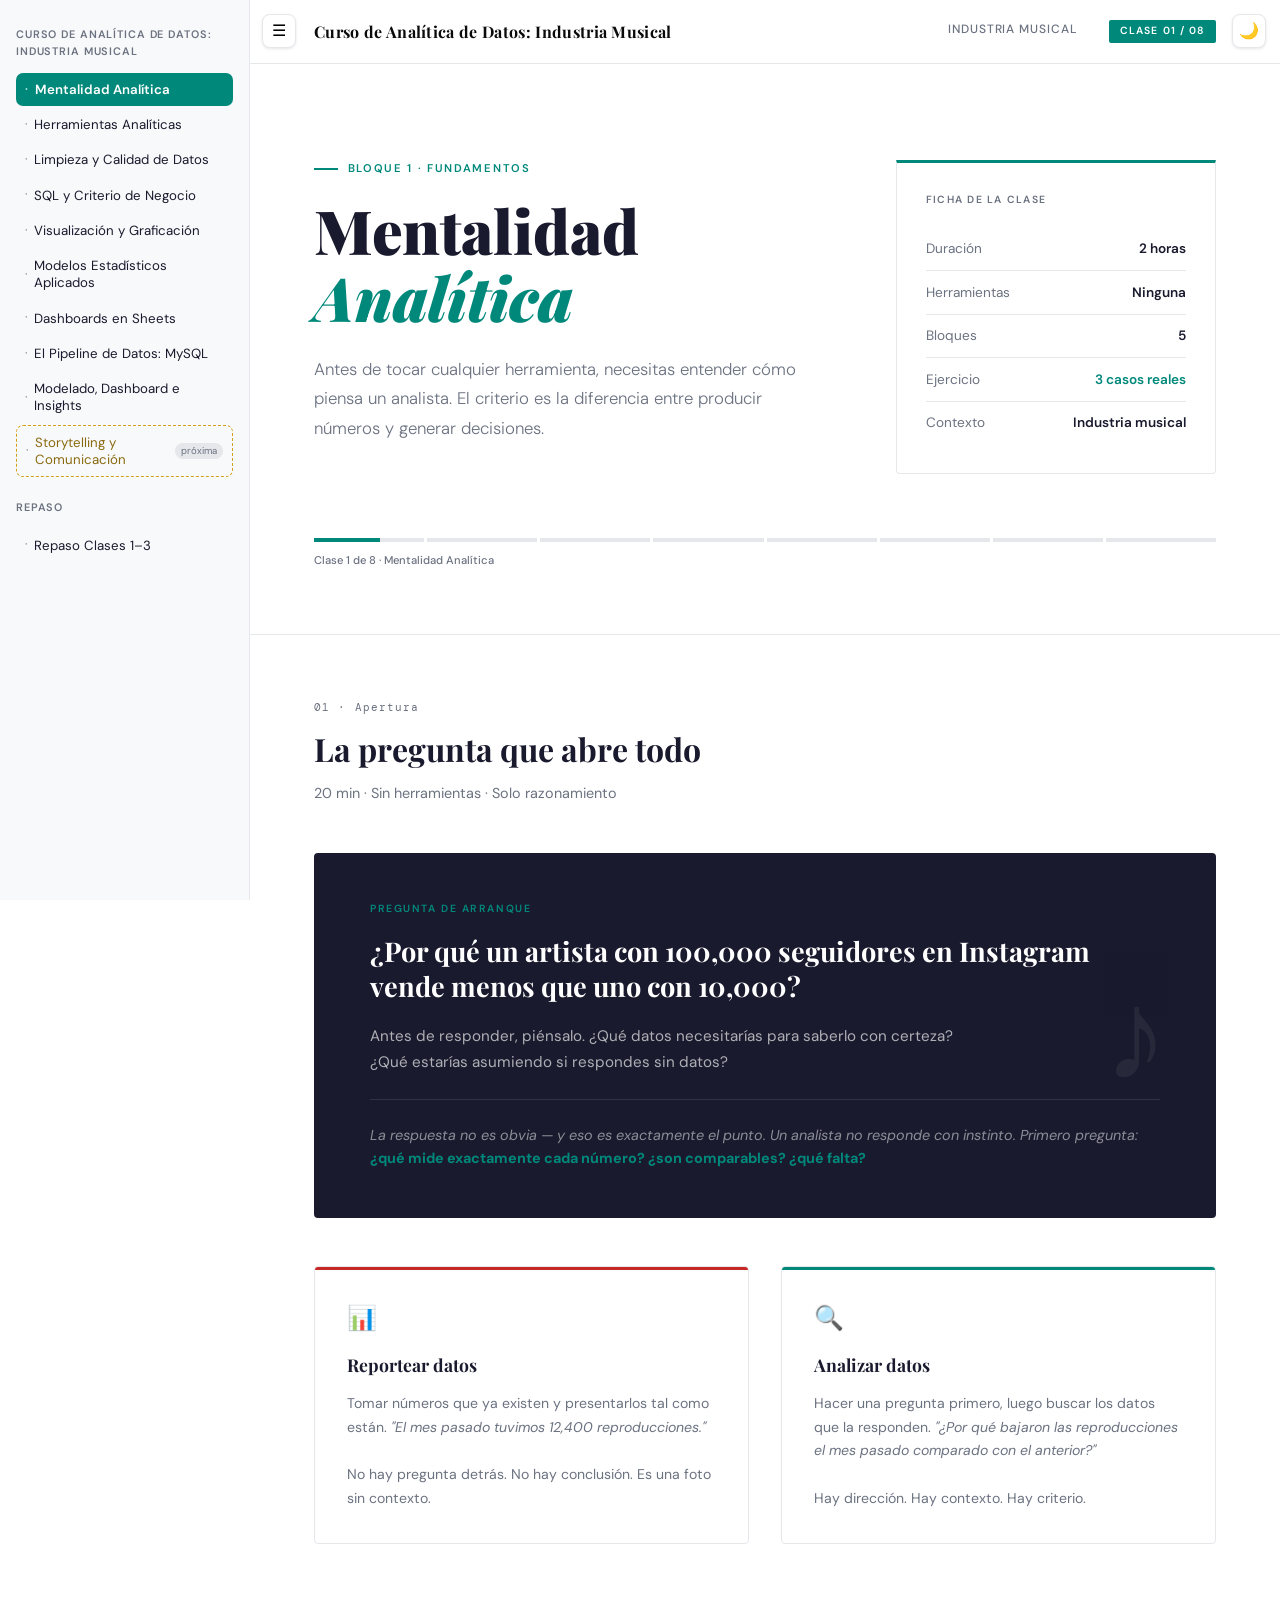
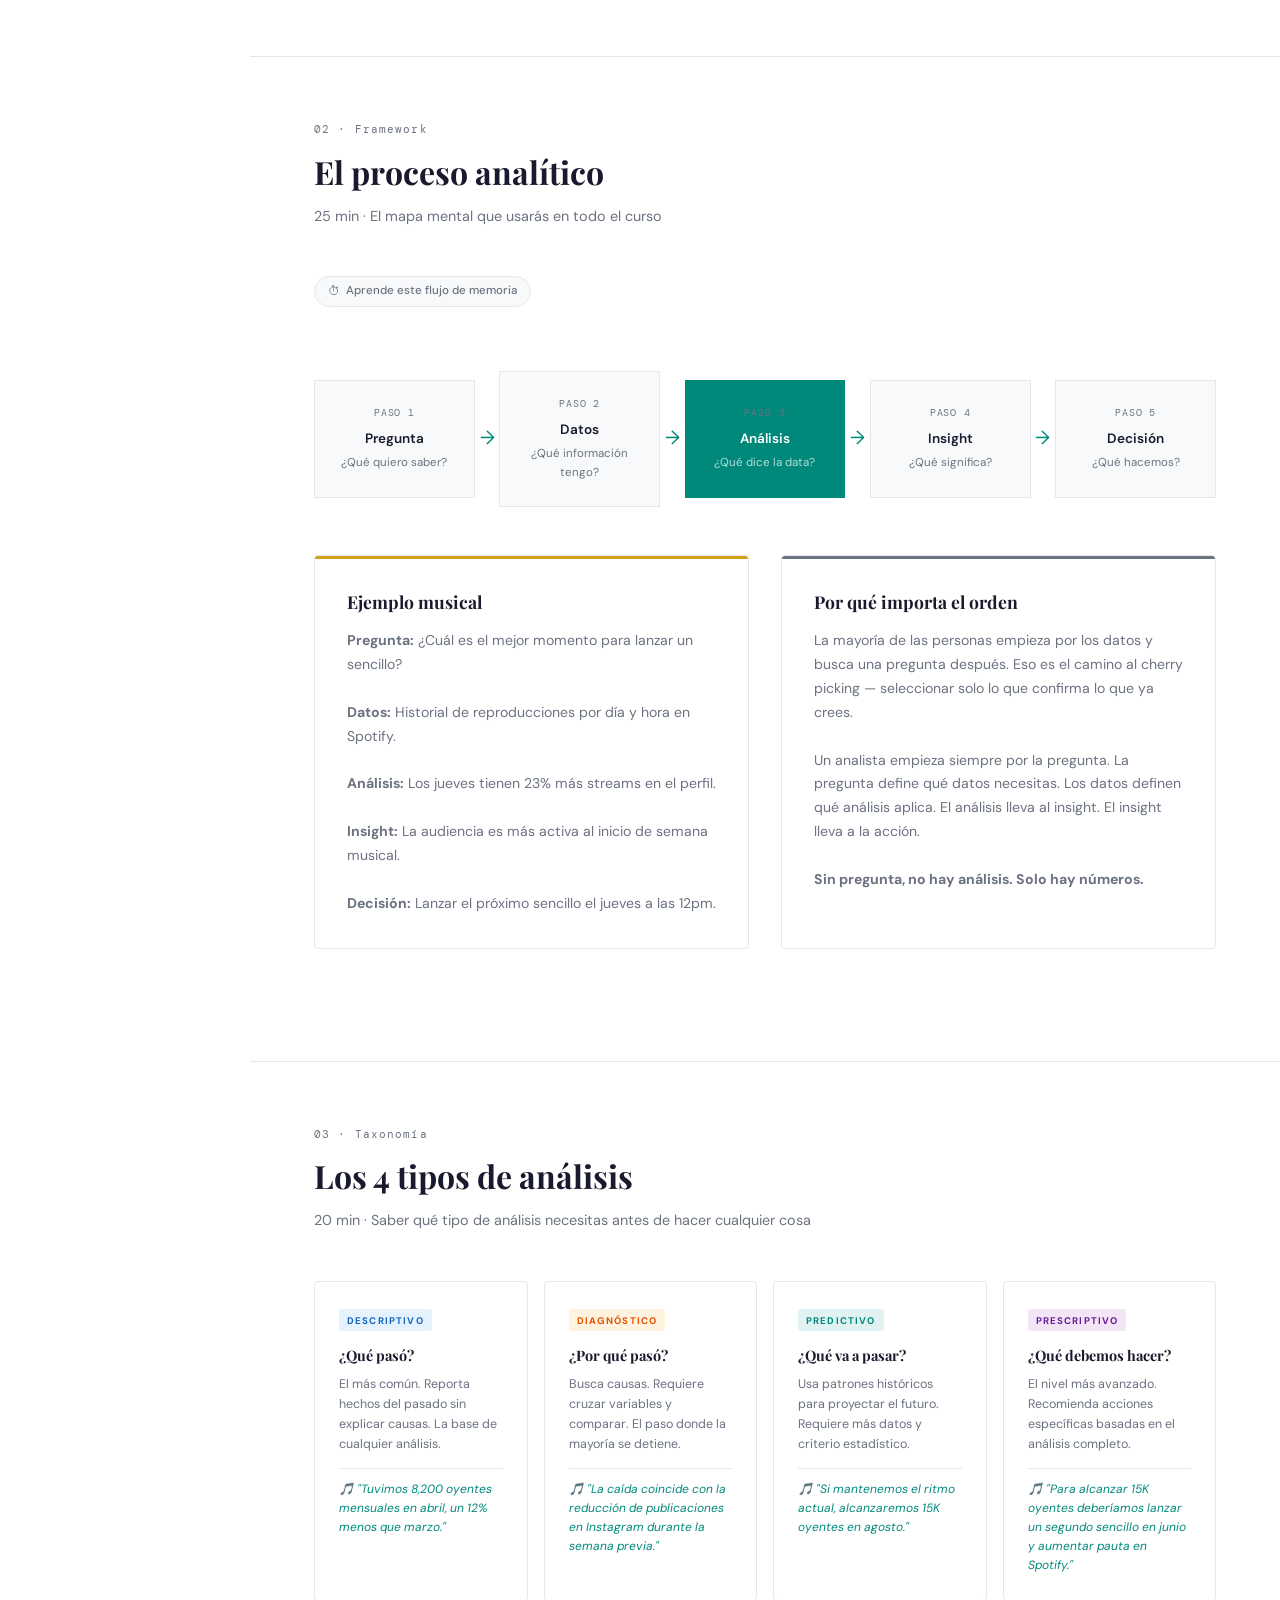
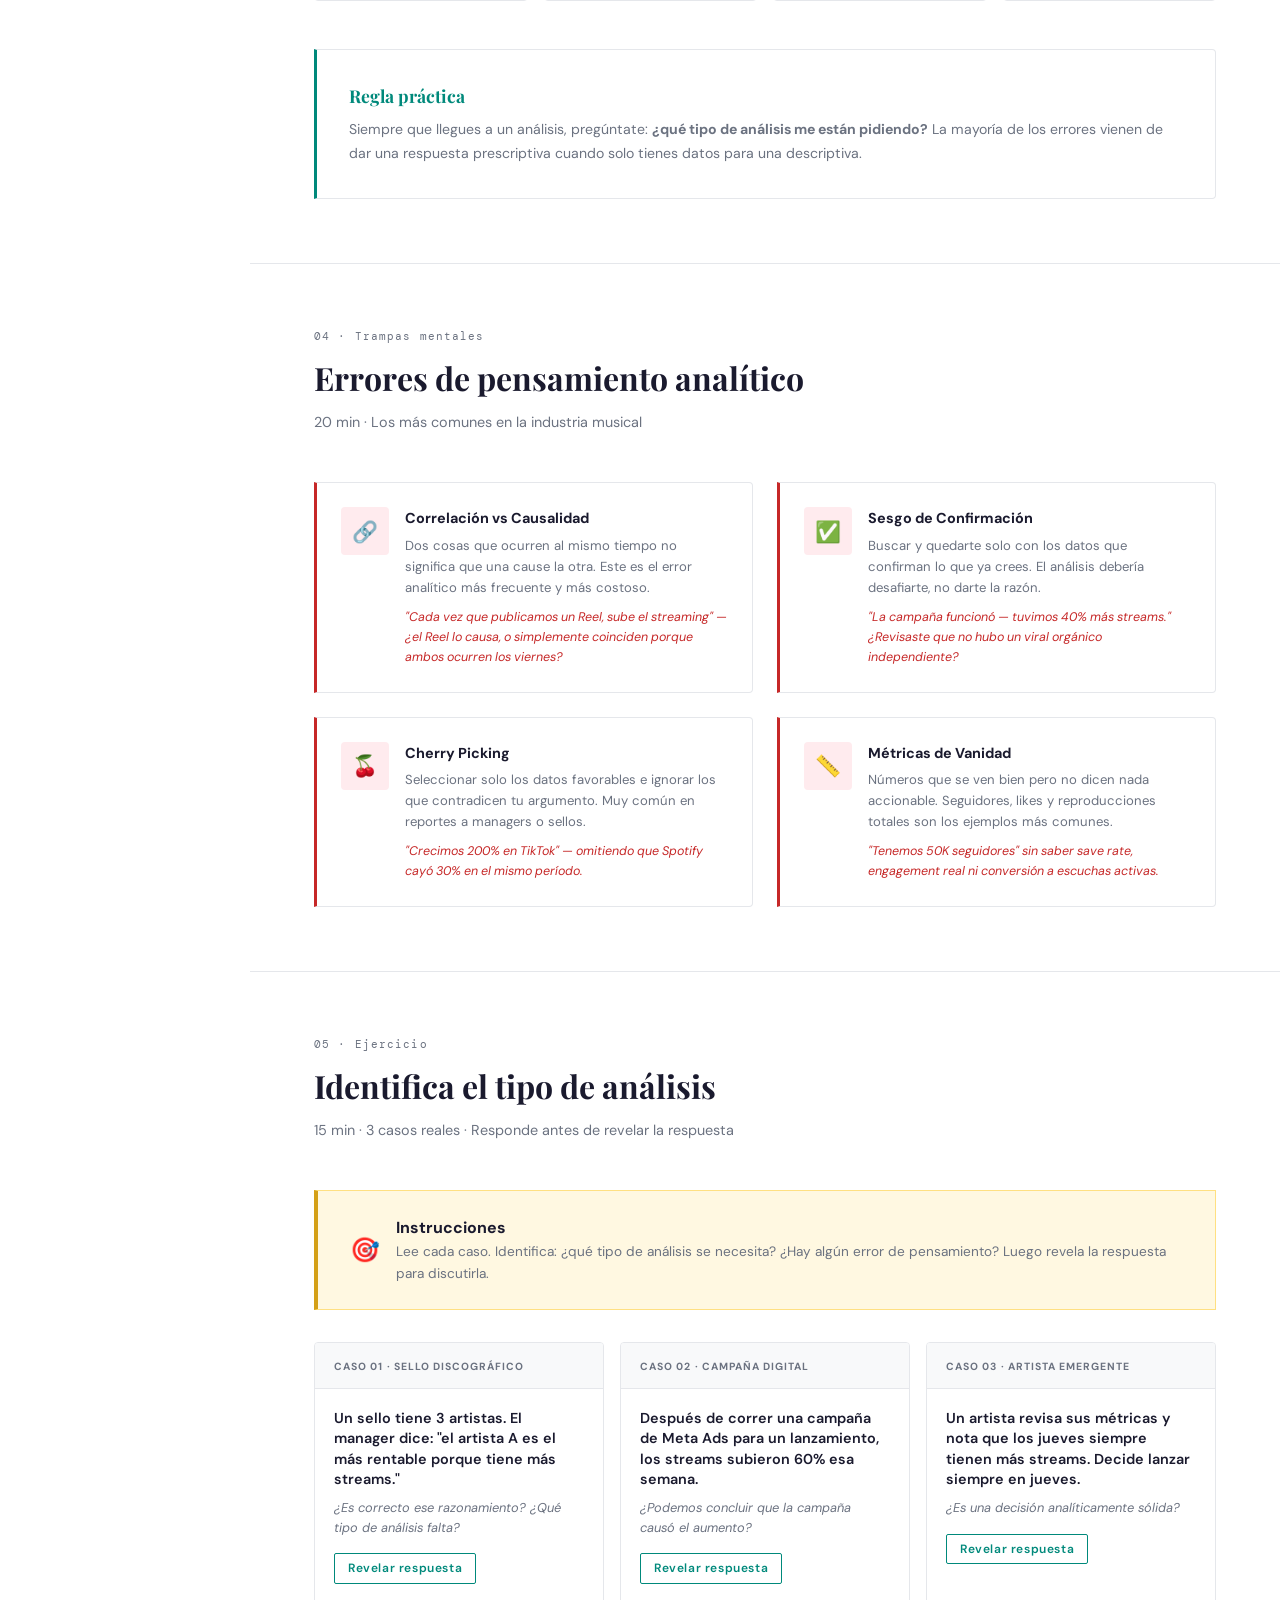
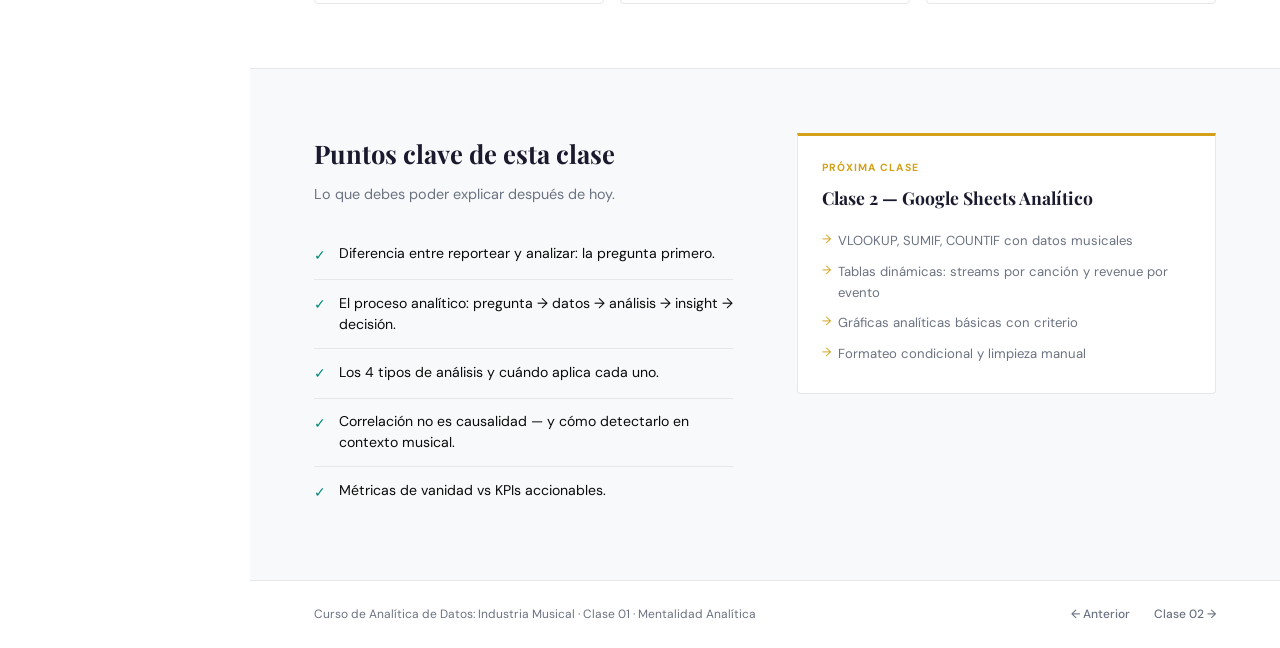
==== commit b24a9d79: "Add Fase-de-pipeline class (modelado/dashboard/insights/LLM), rebrand course title, fix track_detail" ====
--- a/clases/clase1_mentalidad_analitica.html
+++ b/clases/clase1_mentalidad_analitica.html
@@ -664,7 +664,7 @@
 
 <!-- HEADER -->
 <header class="header">
-  <div class="header-logo">De los Datos al Criterio</div>
+  <div class="header-logo">Curso de Analítica de Datos: Industria Musical</div>
   <div class="header-meta">
     <span>Industria Musical</span>
     <span class="header-badge">Clase 01 / 08</span>
@@ -988,7 +988,7 @@
 
 <!-- FOOTER -->
 <footer>
-  <span>De los Datos al Criterio · Clase 01 · Mentalidad Analítica</span>
+  <span>Curso de Analítica de Datos: Industria Musical · Clase 01 · Mentalidad Analítica</span>
   <nav class="footer-nav">
     <a href="#">← Anterior</a>
     <a href="#">Clase 02 →</a>
--- a/clases/shared-chrome.css
+++ b/clases/shared-chrome.css
@@ -1,6 +1,6 @@
 /* =====================================================================
    shared-chrome.css — sidebar de navegación, toggles y modo oscuro
-   compartidos por todas las clases de "De los Datos al Criterio".
+   compartidos por todas las clases de "Curso de Analítica de Datos: Industria Musical".
    Se referencia con <link> local (mismo directorio), no es un recurso
    externo — cada clase sigue siendo un HTML autocontenido en su
    contenido; esto solo centraliza el "chrome" para que sea uniforme
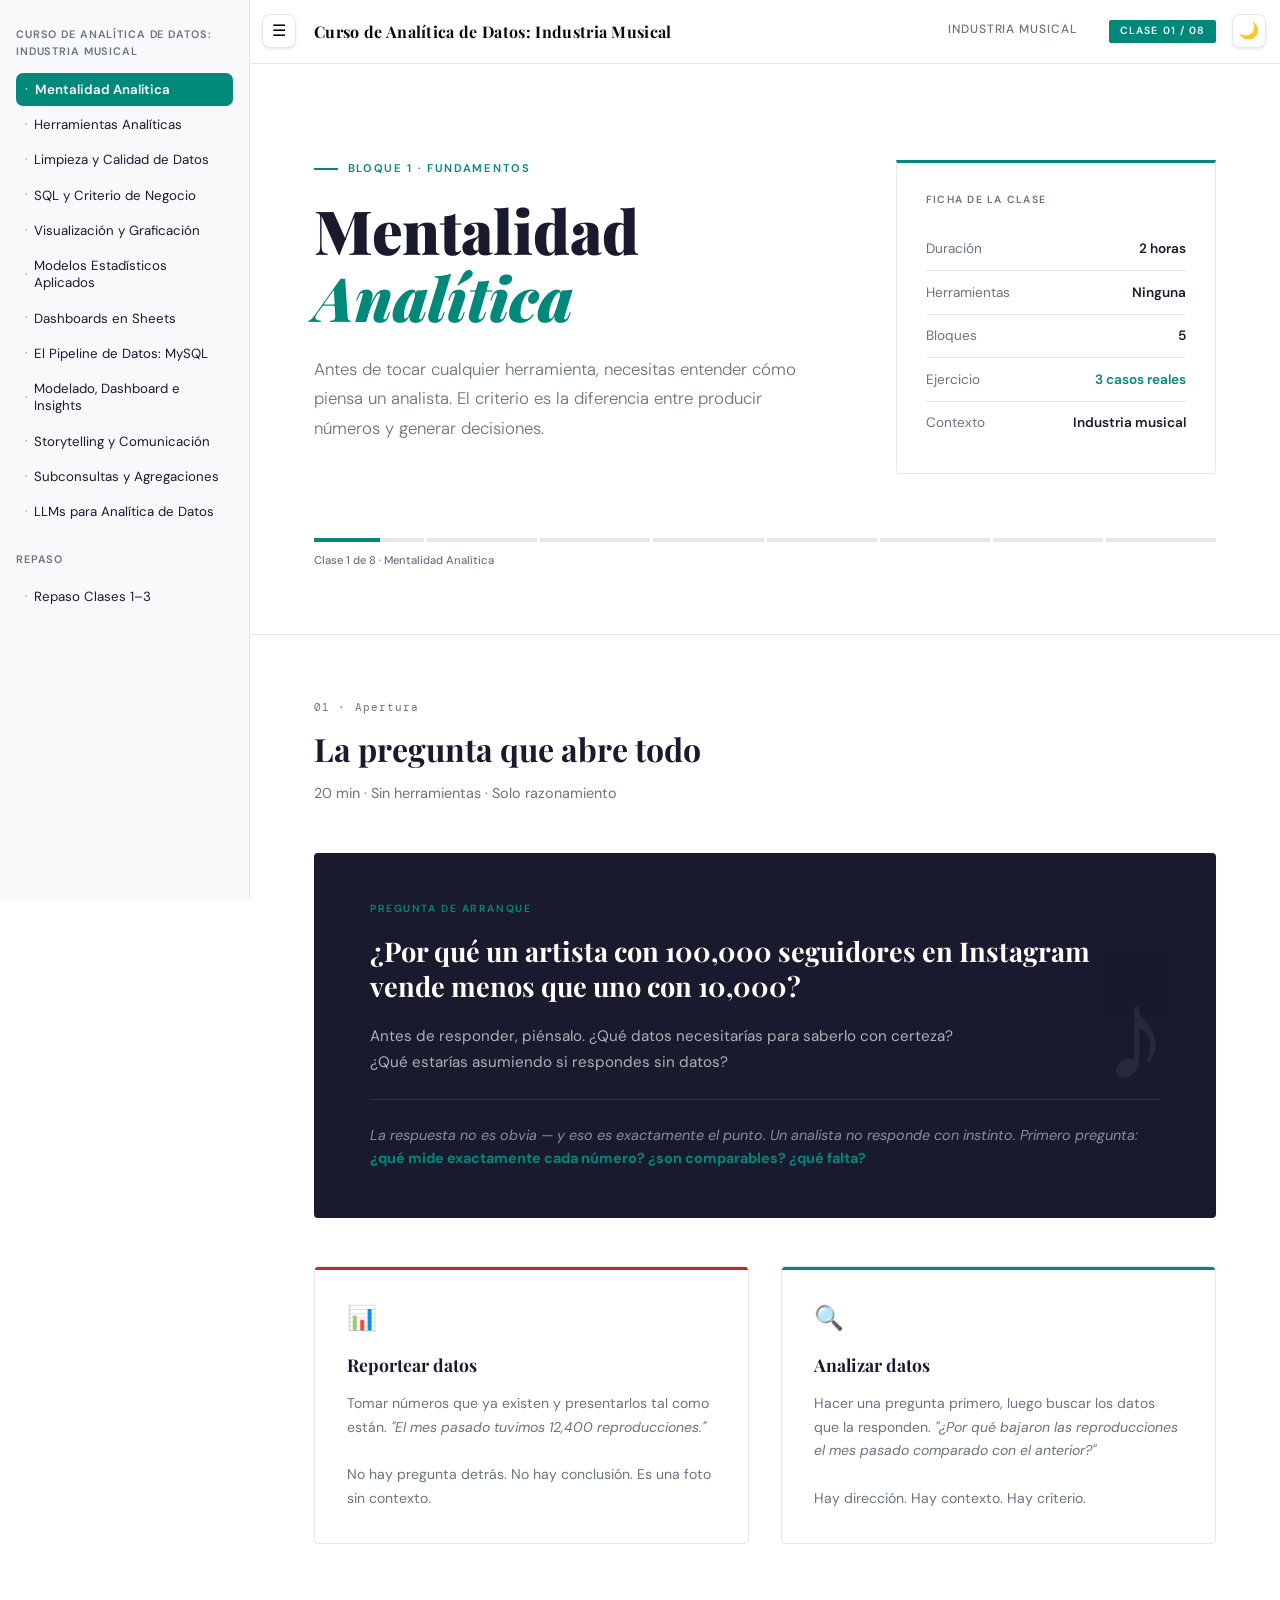
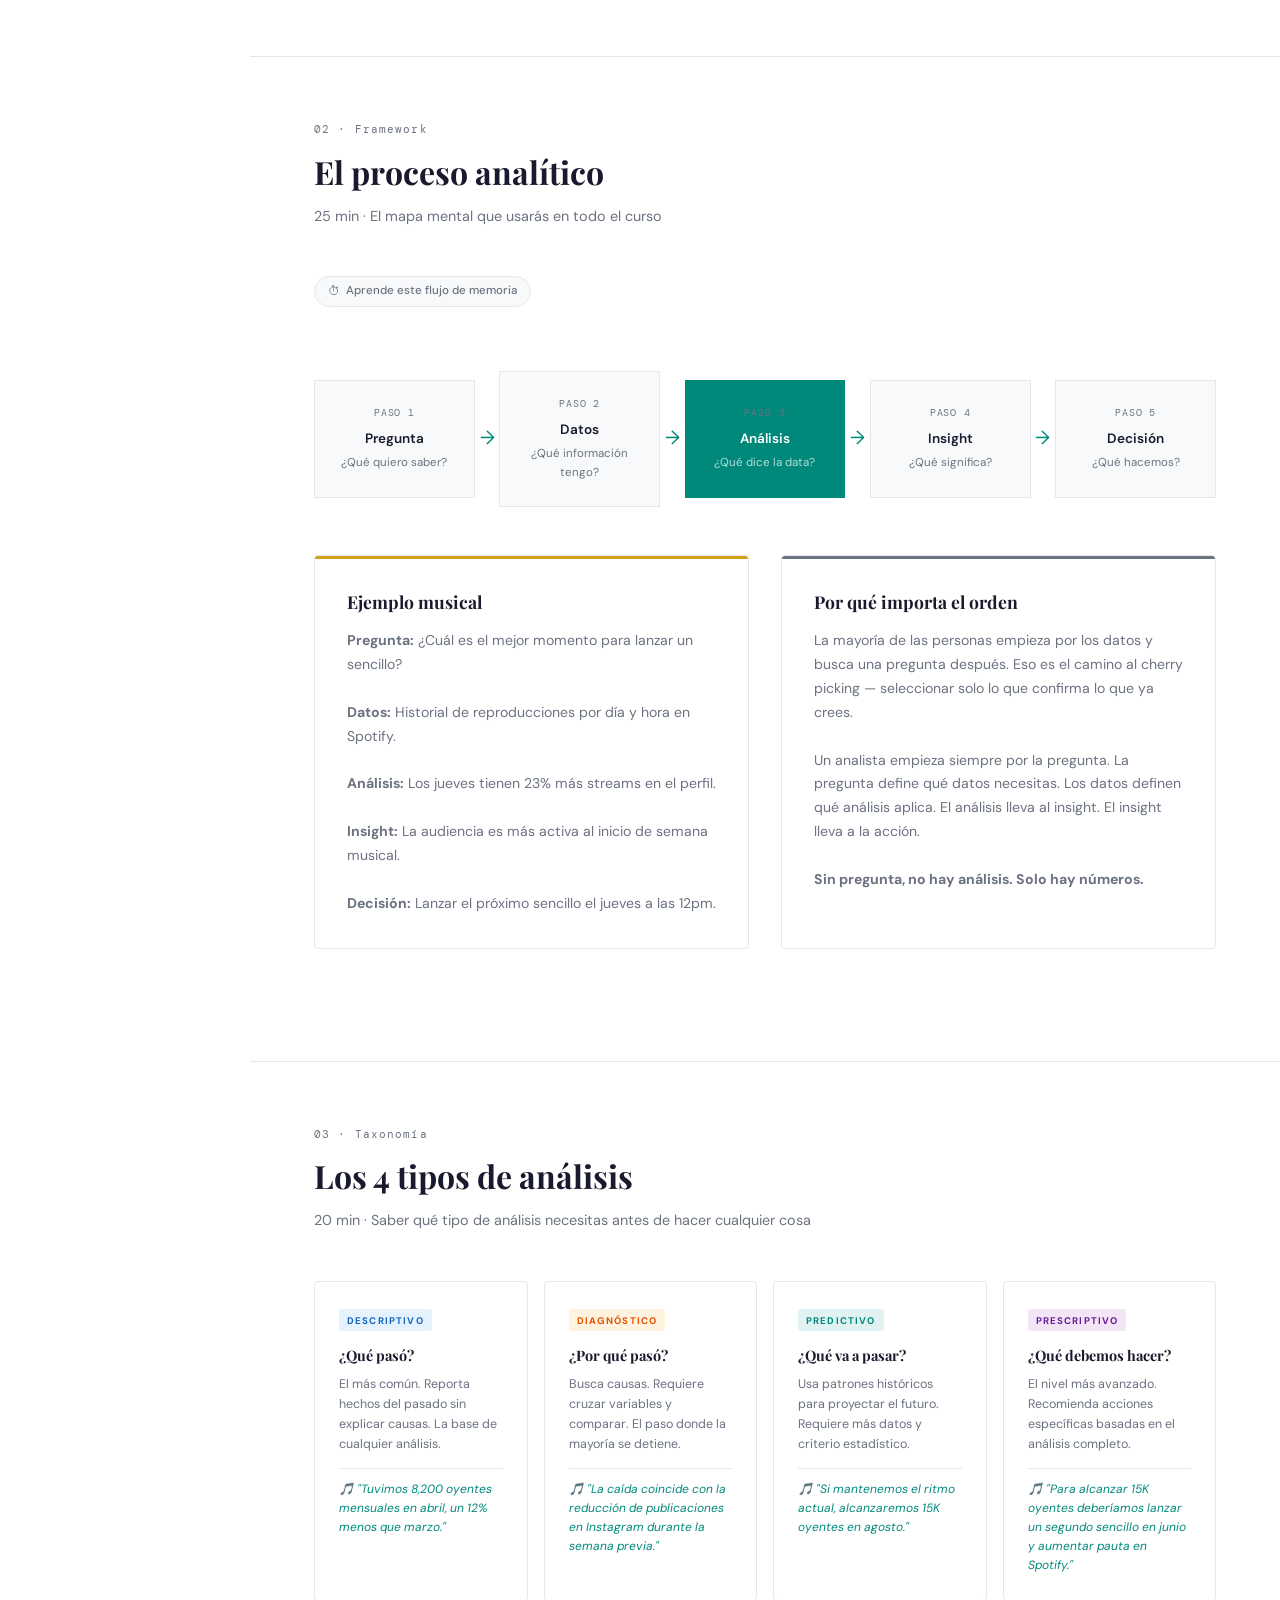
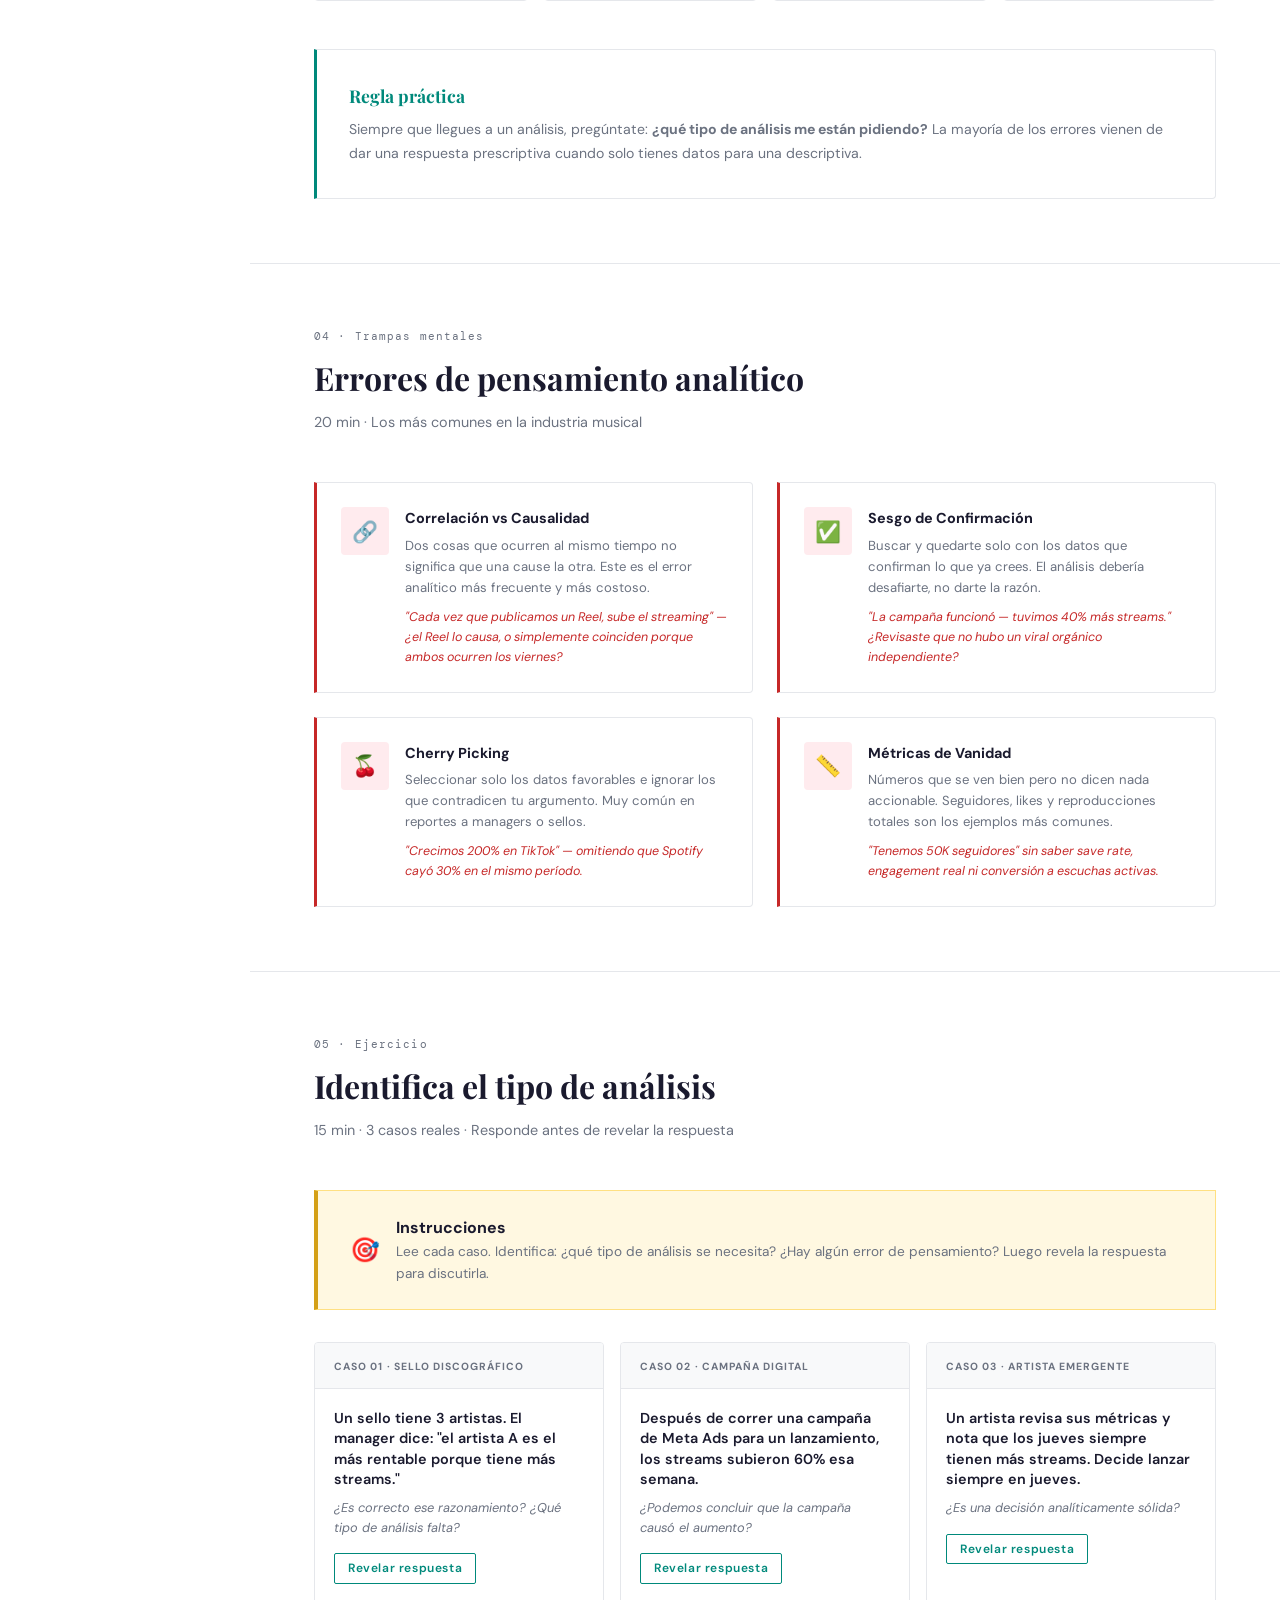
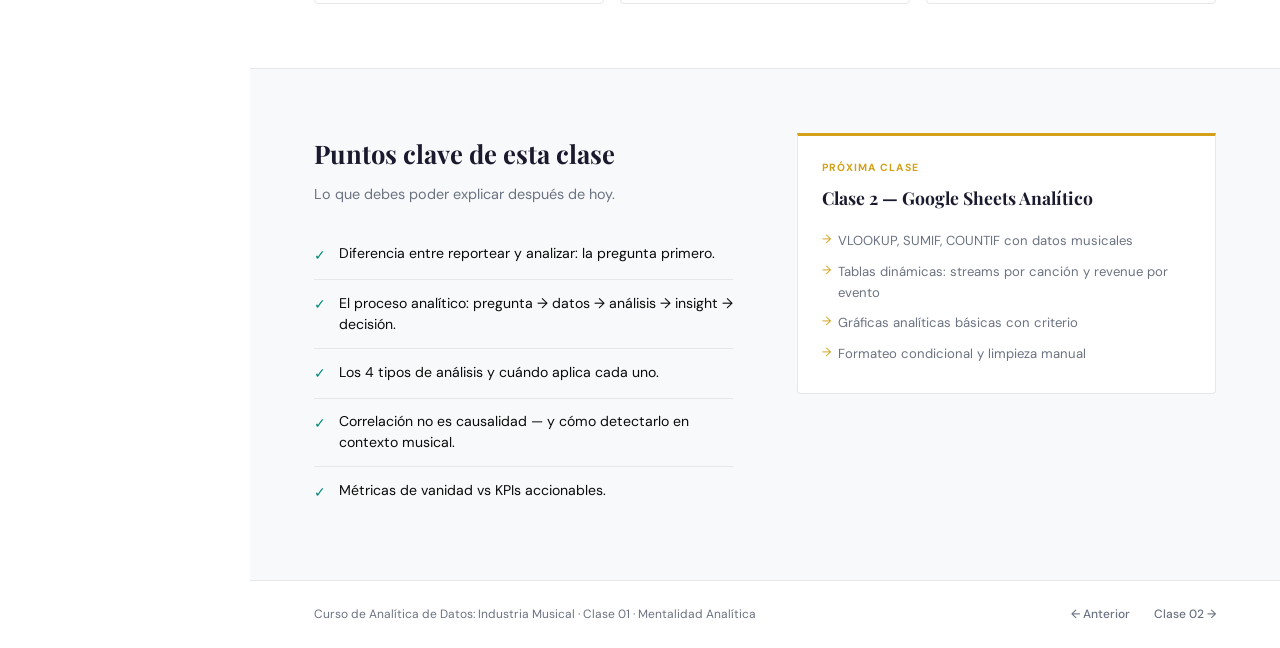
==== commit 14fa8dde: "Add SQL subqueries and LLM analytics classes; dark-mode, cache and sidebar fixes Co-Authored-By: Cla" ====
--- a/clases/clase1_mentalidad_analitica.html
+++ b/clases/clase1_mentalidad_analitica.html
@@ -658,7 +658,7 @@
     .error-card, .analysis-card, .process-step { background-color: #ffffff !important; color: inherit !important; }
   }
 </style>
-<link rel="stylesheet" href="shared-chrome.css">
+<link rel="stylesheet" href="shared-chrome.css?v=4">
 </head>
 <body>
 
@@ -1010,6 +1010,6 @@
   }
 </script>
 
-<script src="shared-chrome.js"></script>
+<script src="shared-chrome.js?v=4"></script>
 </body>
 </html>
